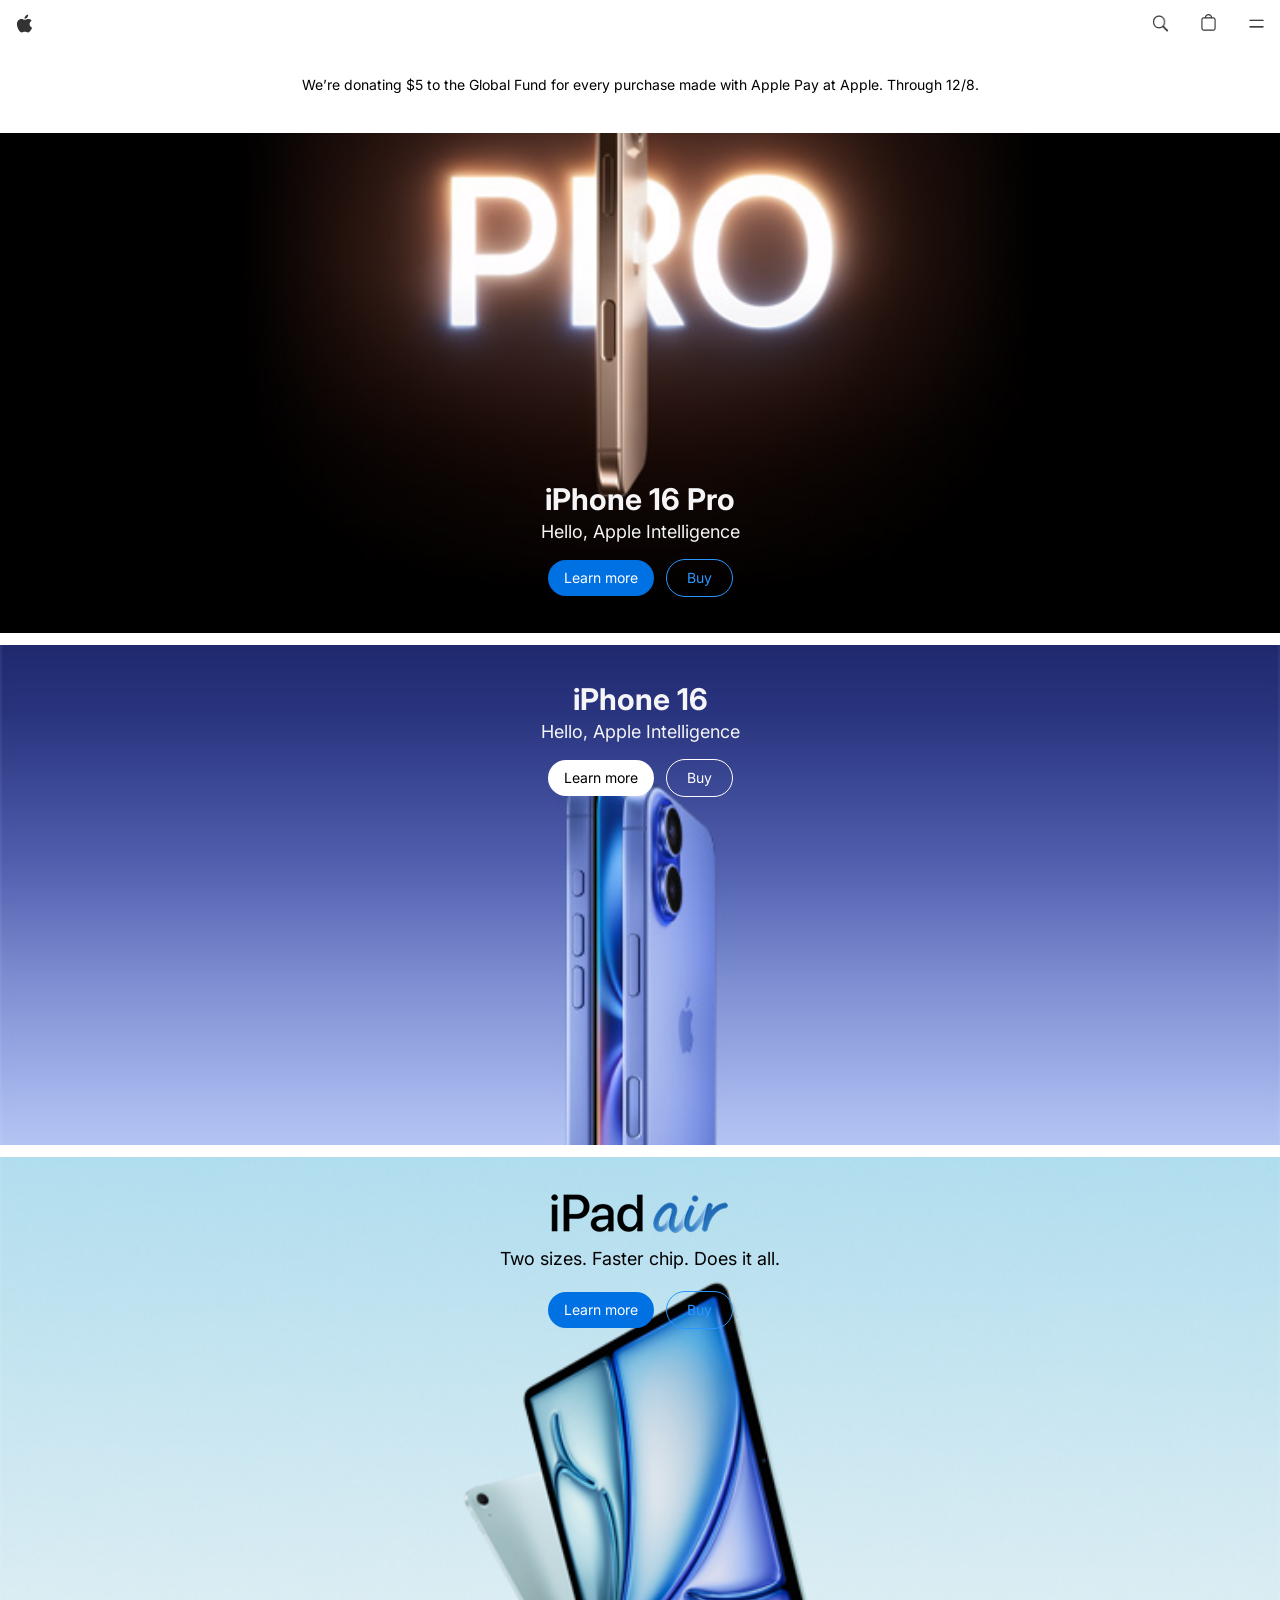
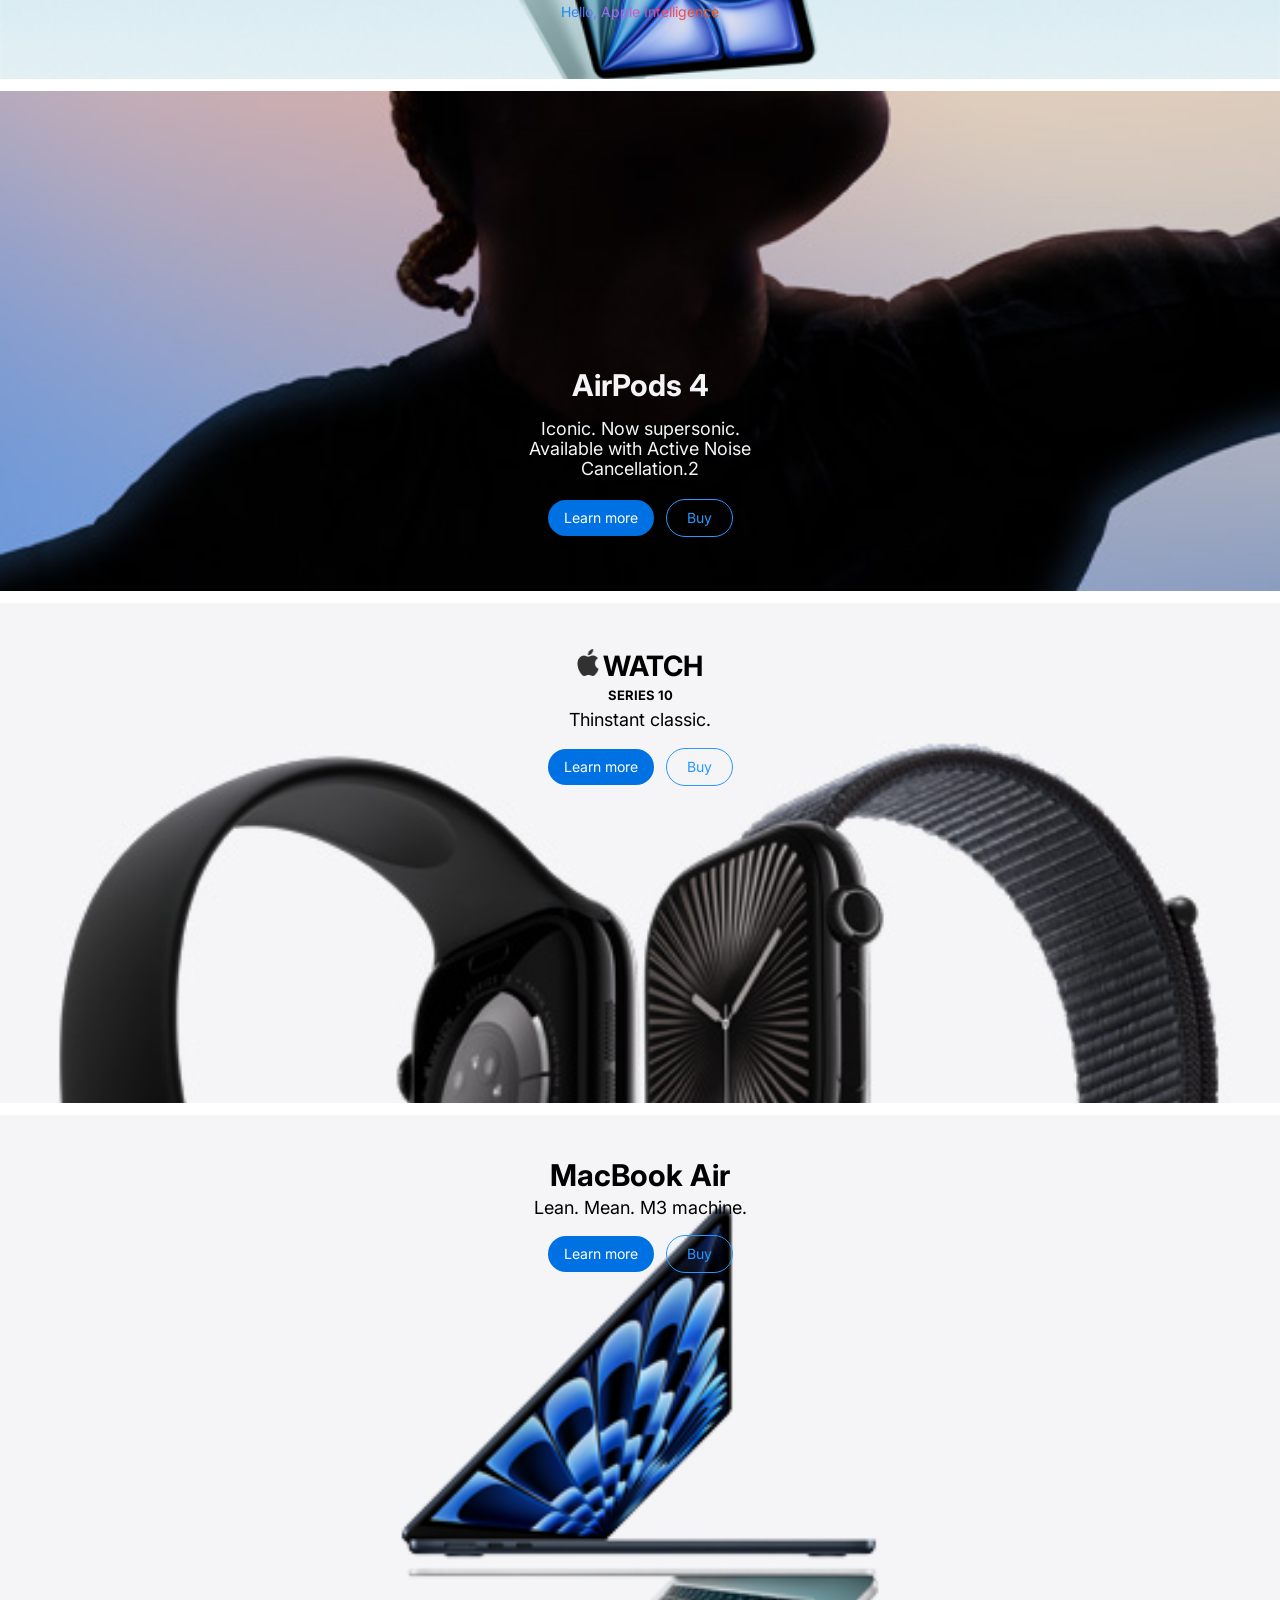
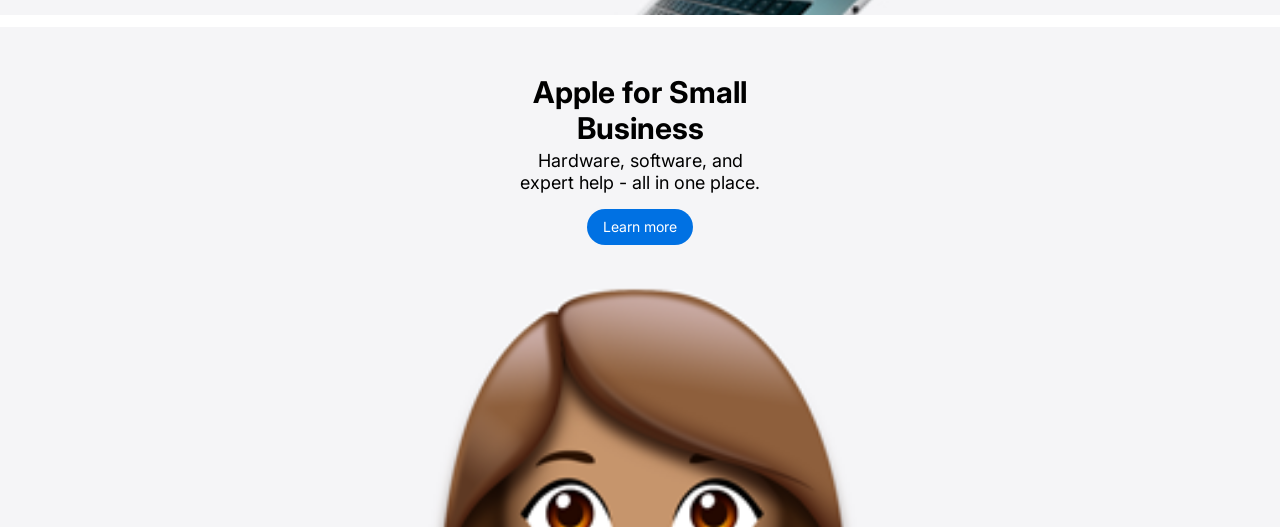
==== mobile.html @ 89d2bcb9 "second push" ====
<!DOCTYPE html>
<html lang="en">
  <head>
    <meta charset="UTF-8" />
    <meta name="viewport" content="width=device-width, initial-scale=1.0" />
    <title>Document</title>
    <link rel="stylesheet" href="/mobile.css" />
    <link rel="preconnect" href="https://fonts.googleapis.com" />
    <link rel="preconnect" href="https://fonts.gstatic.com" crossorigin />
    <link
      href="https://fonts.googleapis.com/css2?family=Inter:ital,opsz,wght@0,14..32,100..900;1,14..32,100..900&display=swap"
      rel="stylesheet"
    />
  </head>
  <body>
    <div class="mobile column">
      <!-- section 1 -->
      <div class="navigation">
        <div class="menu row">
          <img src="/SVG.svg" alt="" class="icon" />
          <div class="row menu-right">
            <img src="/search.png" alt="" class="icon center" />
            <img src="/bag.svg" alt="" class="icon" />
            <img src="/more-menu.svg" alt="" class="icon" />
          </div>
        </div>
        <div class="menu-bicig font-general center">
          <p class="inter">
            We’re donating $5 to the Global Fund for every purchase made with
            Apple Pay at Apple. Through 12/8.
          </p>
        </div>
      </div>
      <!-- section 2 -->
      <div class="Pro Img">
        <div class="writing-general center pro-writing">
          <div class="bicig">
            <p class="inter2 product">iPhone 16 Pro</p>
            <p class="inter hello">Hello, Apple Intelligence</p>
          </div>
          <div class="buttons">
            <div class="button1 font-general inter center white">
              Learn more
            </div>
            <div class="button2 font-general inter center">Buy</div>
          </div>
        </div>
      </div>
      <!-- section 3 -->
      <div class="Img iphone16">
        <div class="writing-general center iphone16-writing">
          <div class="bicig">
            <p class="inter2 product">iPhone 16</p>
            <p class="inter hello">Hello, Apple Intelligence</p>
          </div>
          <div class="buttons">
            <div class="button3 font-general inter center">Learn more</div>
            <div class="button4 font-general inter center white">Buy</div>
          </div>
        </div>
      </div>
      <!-- section 4 -->
      <div class="Img ipad-air column center">
        <div class="writing-general center ipad-air-writing">
          <div class="bicig">
            <img src="./ipad-air-product.png" alt="" />
            <p class="inter two-sizes">Two sizes. Faster chip. Does it all.</p>
          </div>
          <div class="buttons">
            <div class="button1 font-general inter center white">
              Learn more
            </div>
            <div class="button2 font-general inter center">Buy</div>
          </div>
        </div>
        <p class="hello-colorful inter">Hello, Apple Intelligence</p>
      </div>
      <!-- section 5 -->
      <div class="Img airpods4">
        <div class="column center airpods4-writing white">
          <div class="airpods4-bicig">
            <p class="inter2 product">AirPods 4</p>
            <p class="inter iconic">
              Iconic. Now supersonic. Available with Active Noise Cancellation.2
            </p>
          </div>
          <div class="buttons">
            <div class="button1 font-general inter center white">
              Learn more
            </div>
            <div class="button2 font-general inter center">Buy</div>
          </div>
        </div>
      </div>
      <!-- section 6 -->
      <div class="Img watch column center">
        <div class="writing-general center watch-writing">
          <div class="bicig black row">
            <div class="row black watch-product">
              <img src="./apple.png" alt="" width="22px" height="27px" />
              <p class="inter2">WATCH</p>
            </div>
            <p class="series10 inter2 black">SERIES 10</p>
            <p class="inter thinstant black">Thinstant classic.</p>
          </div>
          <div class="buttons">
            <div class="button1 font-general inter center white">
              Learn more
            </div>
            <div class="button2 font-general inter center">Buy</div>
          </div>
        </div>
      </div>
      <!-- section 7 -->
      <div class="Img mac-air">
        <div class="writing-general center mac-writing">
          <div class="bicig">
            <p class="inter2 product black">MacBook Air</p>
            <p class="inter hello black">Lean. Mean. M3 machine.</p>
          </div>
          <div class="buttons">
            <div class="button1 font-general inter center white">
              Learn more
            </div>
            <div class="button2 font-general inter center">Buy</div>
          </div>
        </div>
      </div>
      <!-- section 8 -->
      <div class="Img emoji">
        <div class="writing-general center emoji-writing">
          <div class="bicig">
            <p class="inter2 product black">Apple for Small Business</p>
            <p class="inter hello black">
              Hardware, software, and expert help - all in one place.
            </p>
          </div>
          <div class="buttons">
            <div class="button1 font-general inter center white">
              Learn more
            </div>
          </div>
        </div>
      </div>
    </div>
  </body>
</html>
---- mobile.css ----
* {
  margin: 0;
}
body {
  margin: 0;
  padding: 0;
}
#main {
  width: 100%;
  -webkit-background-size: cover;
  -moz-background-size: cover;
  -o-background-size: cover;
  background-size: cover;
  position: relative;
}
.mobile {
  /* width: 390px; */
  background: white;
  gap: 12px;
}

/*      YRONHIII.      */
.column {
  display: flex;
  flex-direction: column;
}
.row {
  display: flex;
  flex-direction: row;
}
.center {
  display: flex;
  align-items: center;
  justify-content: center;
  text-align: center;
}

.inter {
  font-family: "Inter", sans-serif;
  font-optical-sizing: auto;
  font-weight: 400;
  font-style: normal;
}
.inter2 {
  font-family: "Inter", sans-serif;
  font-optical-sizing: auto;
  font-weight: 700;
  font-style: normal;
}
.font-general {
  font-size: 14px;
  line-height: 20px;
}
.white {
  color: white;
}
.black {
  color: black;
}
.Img {
  height: 500px;
  background-position: center;
  background-size: cover;
  display: flex;
  justify-content: center;
}
.writing-general {
  display: flex;
  flex-direction: column;
  align-items: center;
  gap: 16px;
}
.bicig {
  display: flex;
  flex-direction: column;
  align-items: center;
  gap: 4px;
  color: rgba(245, 245, 247, 1);
}
.product {
  font-size: 30px;
  line-height: 36px;
}
.hello {
  font-size: 18px;
  line-height: 120%;
}
.buttons {
  display: flex;
  justify-content: center;
  align-items: center;
  gap: 12px;
}
.button1 {
  display: flex;
  padding: 8px 16px;
  justify-content: center;
  align-items: center;
  border-radius: 999px;
  background: #0071e3;
}
.button2 {
  display: flex;
  padding: 8px 20px;
  justify-content: center;
  align-items: center;
  border-radius: 999px;
  border: 1px solid #2997ff;
  color: #2997ff;
}
/*     section 1.    */
.navigation {
  height: 121px;
}
.menu {
  height: 48px;
  display: flex;
  justify-content: space-between;
  padding-left: 16px;
  padding-right: 15px;
}
.menu-right {
  gap: 31px;
}
.icon {
  display: flex;
  width: 17px;
  height: 48px;
  align-items: center;
  margin: 0;
}
.menu-bicig {
  height: 73px;
  padding-left: 31px;
  padding-right: 31px;
}

/*   section 2 */

.Pro {
  background-image: url(/pro.jpg);
  align-items: end;
}

.pro-writing {
  padding-bottom: 36px;
}

/*  section 3 */
.iphone16 {
  background-image: url(/iphone16.jpg);
  align-items: start;
}
.iphone16-writing {
  padding-top: 36px;
}
.button3 {
  display: flex;
  padding: 8px 16px;
  justify-content: center;
  align-items: center;
  border-radius: 999px;
  background: white;
}
.button4 {
  display: flex;
  padding: 8px 20px;
  justify-content: center;
  align-items: center;
  border-radius: 999px;
  border: 1px solid white;
}
/* section 4 */
.ipad-air {
  background-image: url(./ipad-air.jpg);
  justify-content: space-between;
  padding-bottom: 22px;
}
.ipad-air-writing {
  padding-top: 36px;
}
.two-sizes {
  font-size: 18px;
  line-height: 32px;
  padding-top: 4px;
  color: black;
}
.hello-colorful {
  font-size: 14px;
  line-height: 18px;
  background: linear-gradient(
    90deg,
    #0090f7 0%,
    #ba62fc 33.33%,
    #f2416b 66.67%,
    #f55600 100%
  );
  background-clip: text;
  -webkit-background-clip: text;
  -webkit-text-fill-color: transparent;
  padding-bottom: 36px;
}
/* section 5 */
.airpods4 {
  background-image: url(./airpods4.jpg);
  align-items: end;
}
.airpods4-writing {
  padding-bottom: 54px;
  width: 241px;
  align-items: center;
  gap: 20px;
}
.airpods4-bicig {
  display: flex;
  flex-direction: column;
  align-items: center;
  gap: 16px;
  color: rgba(245, 245, 247, 1);
}
.iconic {
  font-size: 18px;
  line-height: 20px;
}
/* section 6 */
.watch {
  background-image: url(./watch.jpg);
  justify-content: start;
}
.watch-writing {
  padding-top: 46px;
  width: 235px;
}
.watch-product {
  font-size: 28px;
  line-height: normal;
  gap: 4px;
}
.series10 {
  font-size: 13px;
  line-height: normal;
}
.thinstant {
  font-size: 18px;
  line-height: 25px;
}
/* section 7 */
.mac-air {
  background-image: url(/mac-air.jpg);
  align-items: start;
}
.mac-writing {
  padding-top: 42px;
}
/* section 8 */
.emoji {
  background-image: url(./emoji.png);
  align-items: start;
}
.emoji-writing {
  padding-top: 47px;
  width: 257px;
}
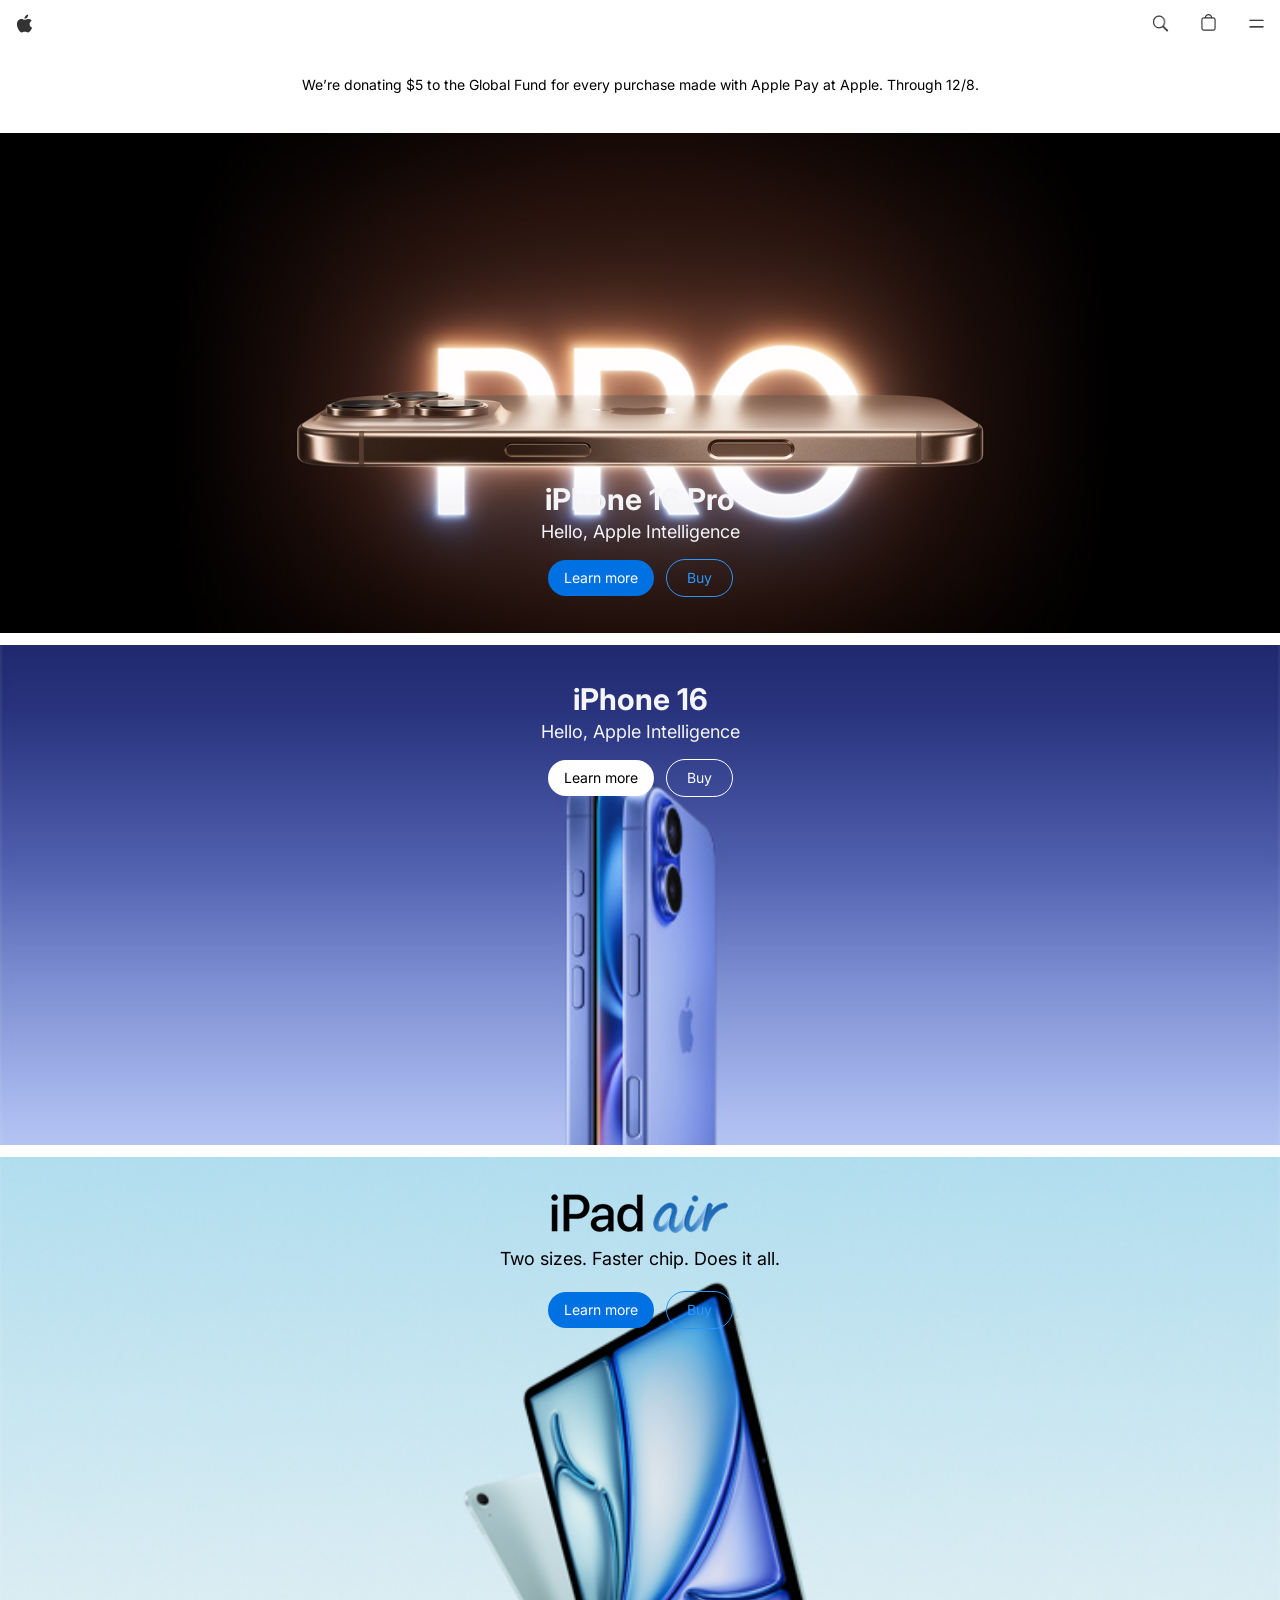
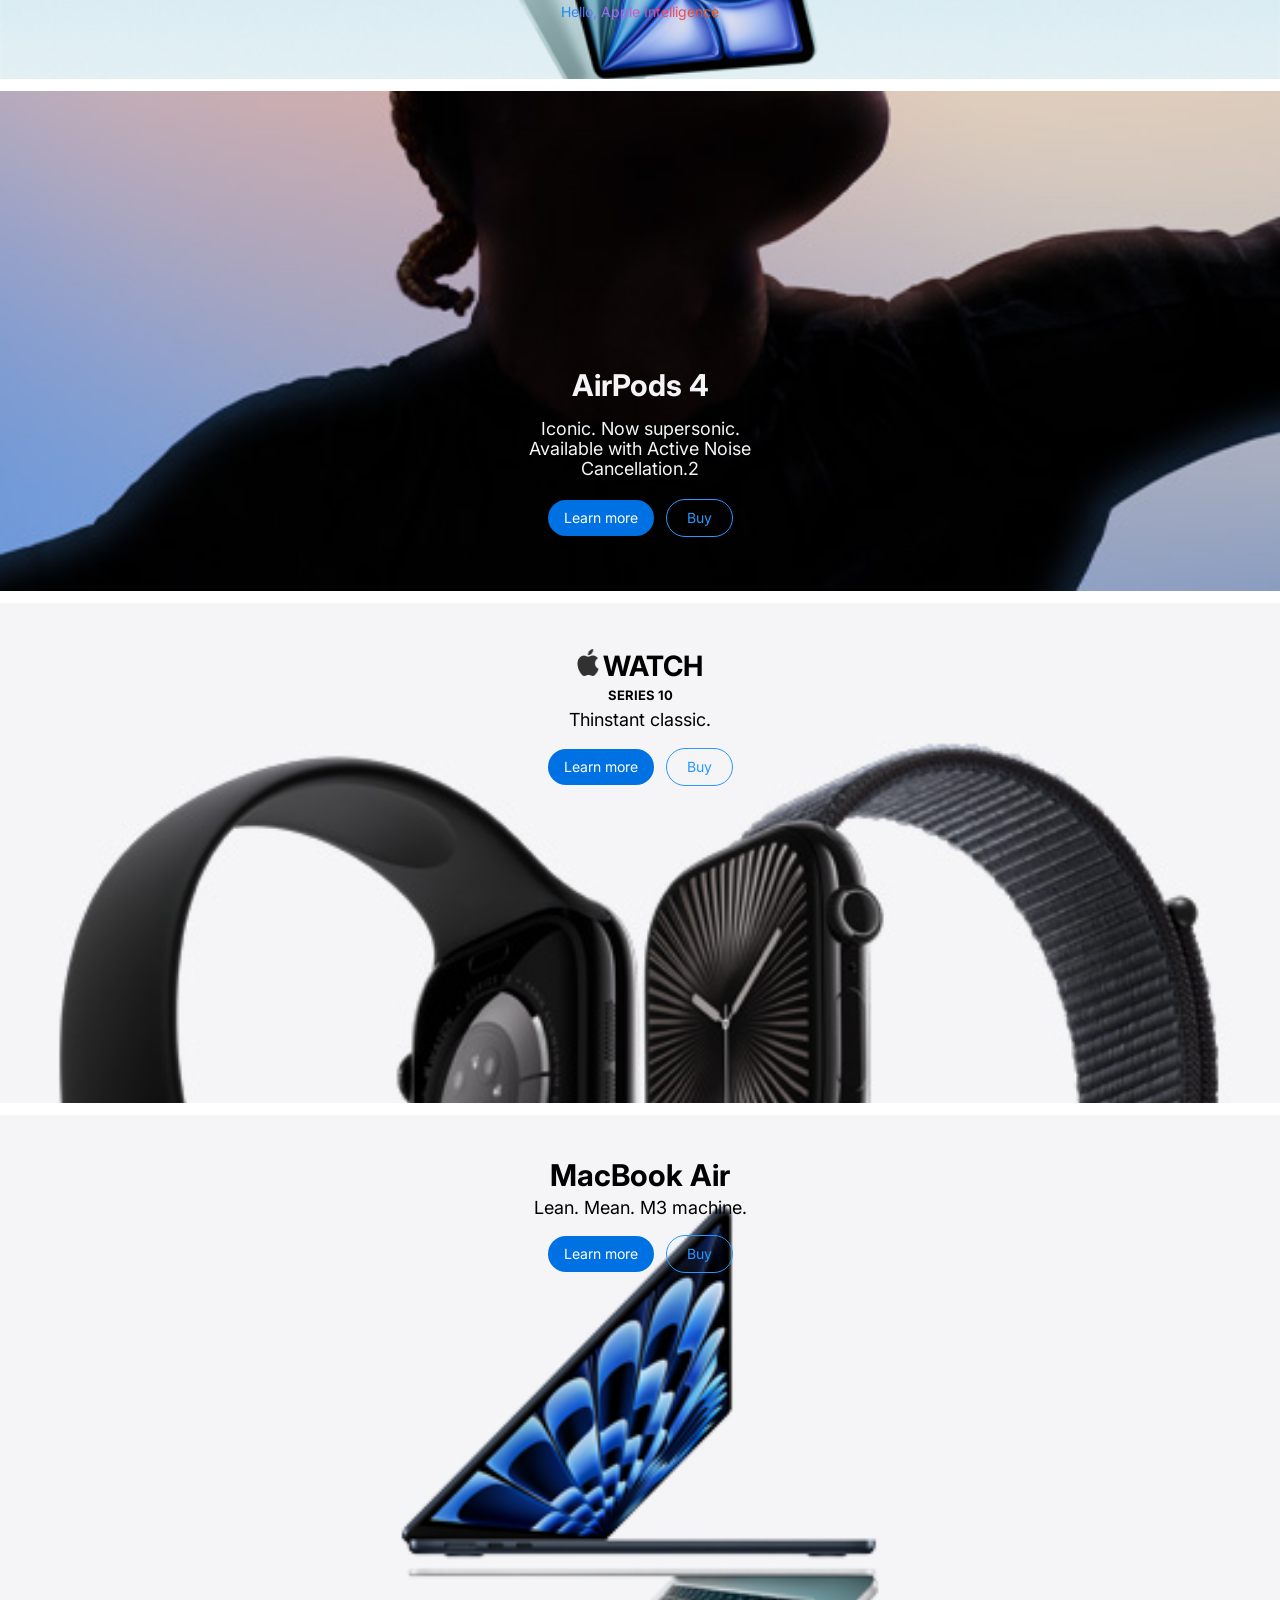
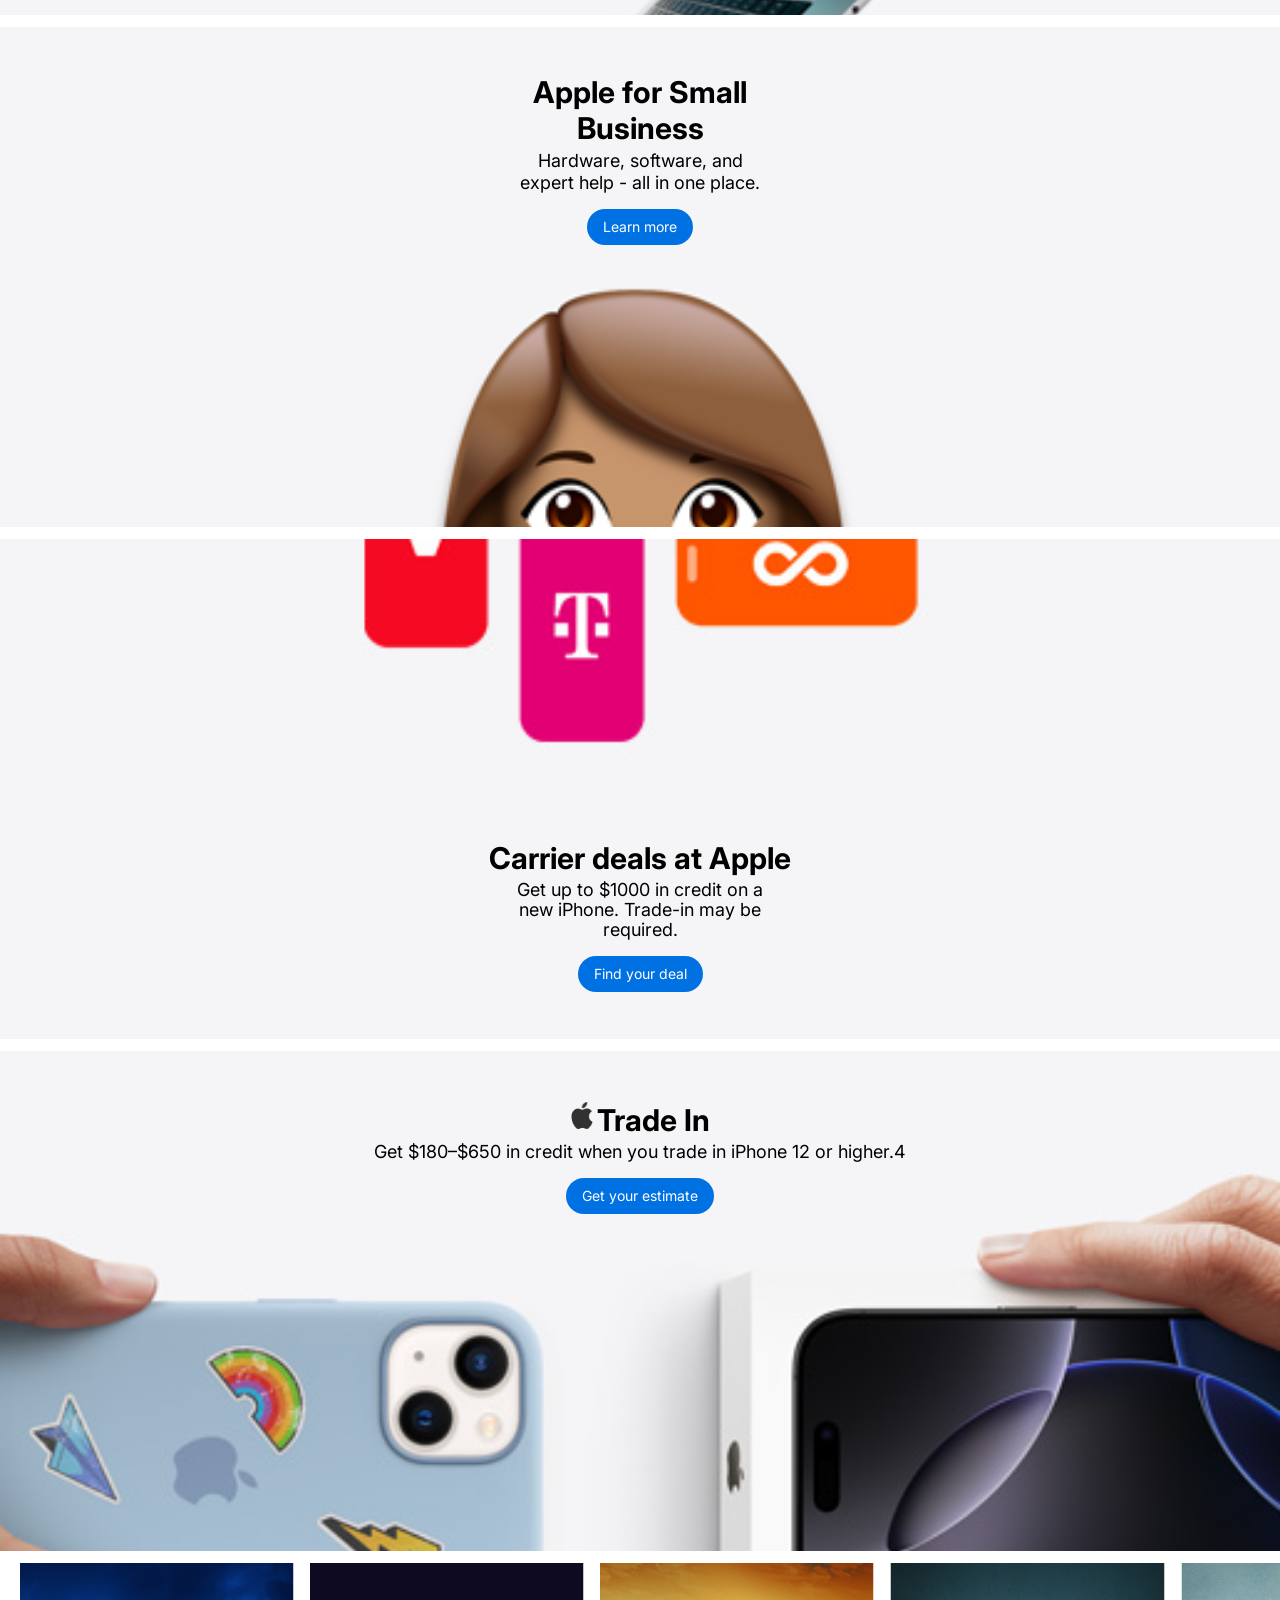
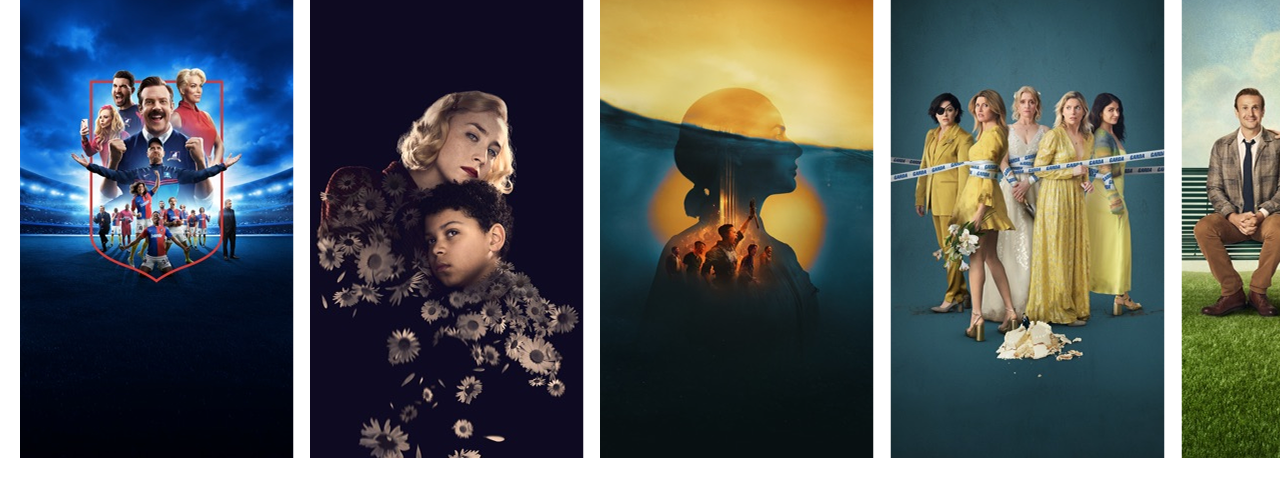
==== commit c0158fba: "update" ====
--- a/mobile.html
+++ b/mobile.html
@@ -142,6 +142,68 @@
           </div>
         </div>
       </div>
+      <!-- section 9 -->
+      <div class="Img deals">
+        <div class="writing-general center deals-writing">
+          <div class="bicig">
+            <p class="inter2 product black">Carrier deals at Apple</p>
+            <p class="inter hello black thousand">
+              Get up to $1000 in credit on a new iPhone. Trade-in may be
+              required.
+            </p>
+          </div>
+          <div class="buttons">
+            <div class="button1 font-general inter center white">
+              Find your deal
+            </div>
+          </div>
+        </div>
+      </div>
+      <!-- section 10 -->
+      <div class="trade Img">
+        <div class="writing-general center trade-writing">
+          <div class="bicig black">
+            <div class="row black watch-product">
+              <img src="./apple.png" alt="" width="22px" height="27px" />
+              <p class="inter2 product black">Trade In</p>
+            </div>
+            <p class="inter hello black thousand">
+              Get $180–$650 in credit when you trade in iPhone 12 or higher.4
+            </p>
+          </div>
+          <div class="buttons">
+            <div class="button1 font-general inter center white">
+              Get your estimate
+            </div>
+          </div>
+        </div>
+      </div>
+      <!-- section 11 scroll -->
+      <div class="column movie">
+        <div class="scroll-container row">
+          <img src="./loc1.png" alt="" class="loc1" />
+          <img src="/loc2.png" alt="" />
+          <img src="/loc3.png" alt="" />
+          <img src="/loc4.png" alt="" />
+          <img src="/loc5.png" alt="" />
+          <img src="/loc6.png" alt="" />
+          <img src="/loc7.png" alt="" />
+          <img src="/loc8.png" alt="" />
+        </div>
+        <div class="tsegnuud">
+          <div class="tseg"></div>
+          <div class="tseg1"></div>
+          <div class="tseg1"></div>
+          <div class="tseg1"></div>
+          <div class="tseg1"></div>
+          <div class="tseg1"></div>
+          <div class="tseg1"></div>
+          <div class="tseg1"></div>
+          <div class="tseg1"></div>
+          <div class="tseg1"></div>
+          <div class="tseg1"></div>
+        </div>
+      </div>
     </div>
   </body>
 </html>
--- a/mobile.css
+++ b/mobile.css
@@ -14,7 +14,6 @@
   position: relative;
 }
 .mobile {
-  /* width: 390px; */
   background: white;
   gap: 12px;
 }
@@ -261,3 +260,65 @@
   padding-top: 47px;
   width: 257px;
 }
+/* section 9 */
+.deals {
+  background-image: url(./deals.jpg);
+  align-items: end;
+}
+.deals-writing {
+  padding-bottom: 47px;
+  width: 314px;
+}
+.thousand {
+  font-size: 18px;
+  line-height: 20px;
+  padding-left: 20px;
+  padding-right: 20px;
+}
+/* section 10 */
+.trade {
+  background-image: url(./trade.jpg);
+  align-items: start;
+}
+.trade-writing {
+  padding-top: 51px;
+  padding-left: 32px;
+  padding-right: 32px;
+}
+/* section 11 scroll */
+.movie {
+  gap: 16px;
+  justify-content: center;
+}
+.scroll-container {
+  gap: 16px;
+  overflow: scroll;
+}
+.scroll {
+  width: fit-content;
+}
+.loc1 {
+  padding-left: 20px;
+}
+.tsegnuud {
+  width: 220px;
+  height: 8px;
+  justify-content: space-around;
+}
+.tseg {
+  border-radius: 4px;
+  background: rgba(0, 0, 0, 0.8);
+}
+.tseg1 {
+  border-radius: 4px;
+  background: rgba(0, 0, 0, 0.42);
+}
+@media (min-width: 768px) {
+  .Pro {
+    background-image: url(/pro2.jpg) !important;
+    width: 100%;
+  }
+  .pro-writing {
+    padding-top: 58px;
+  }
+}
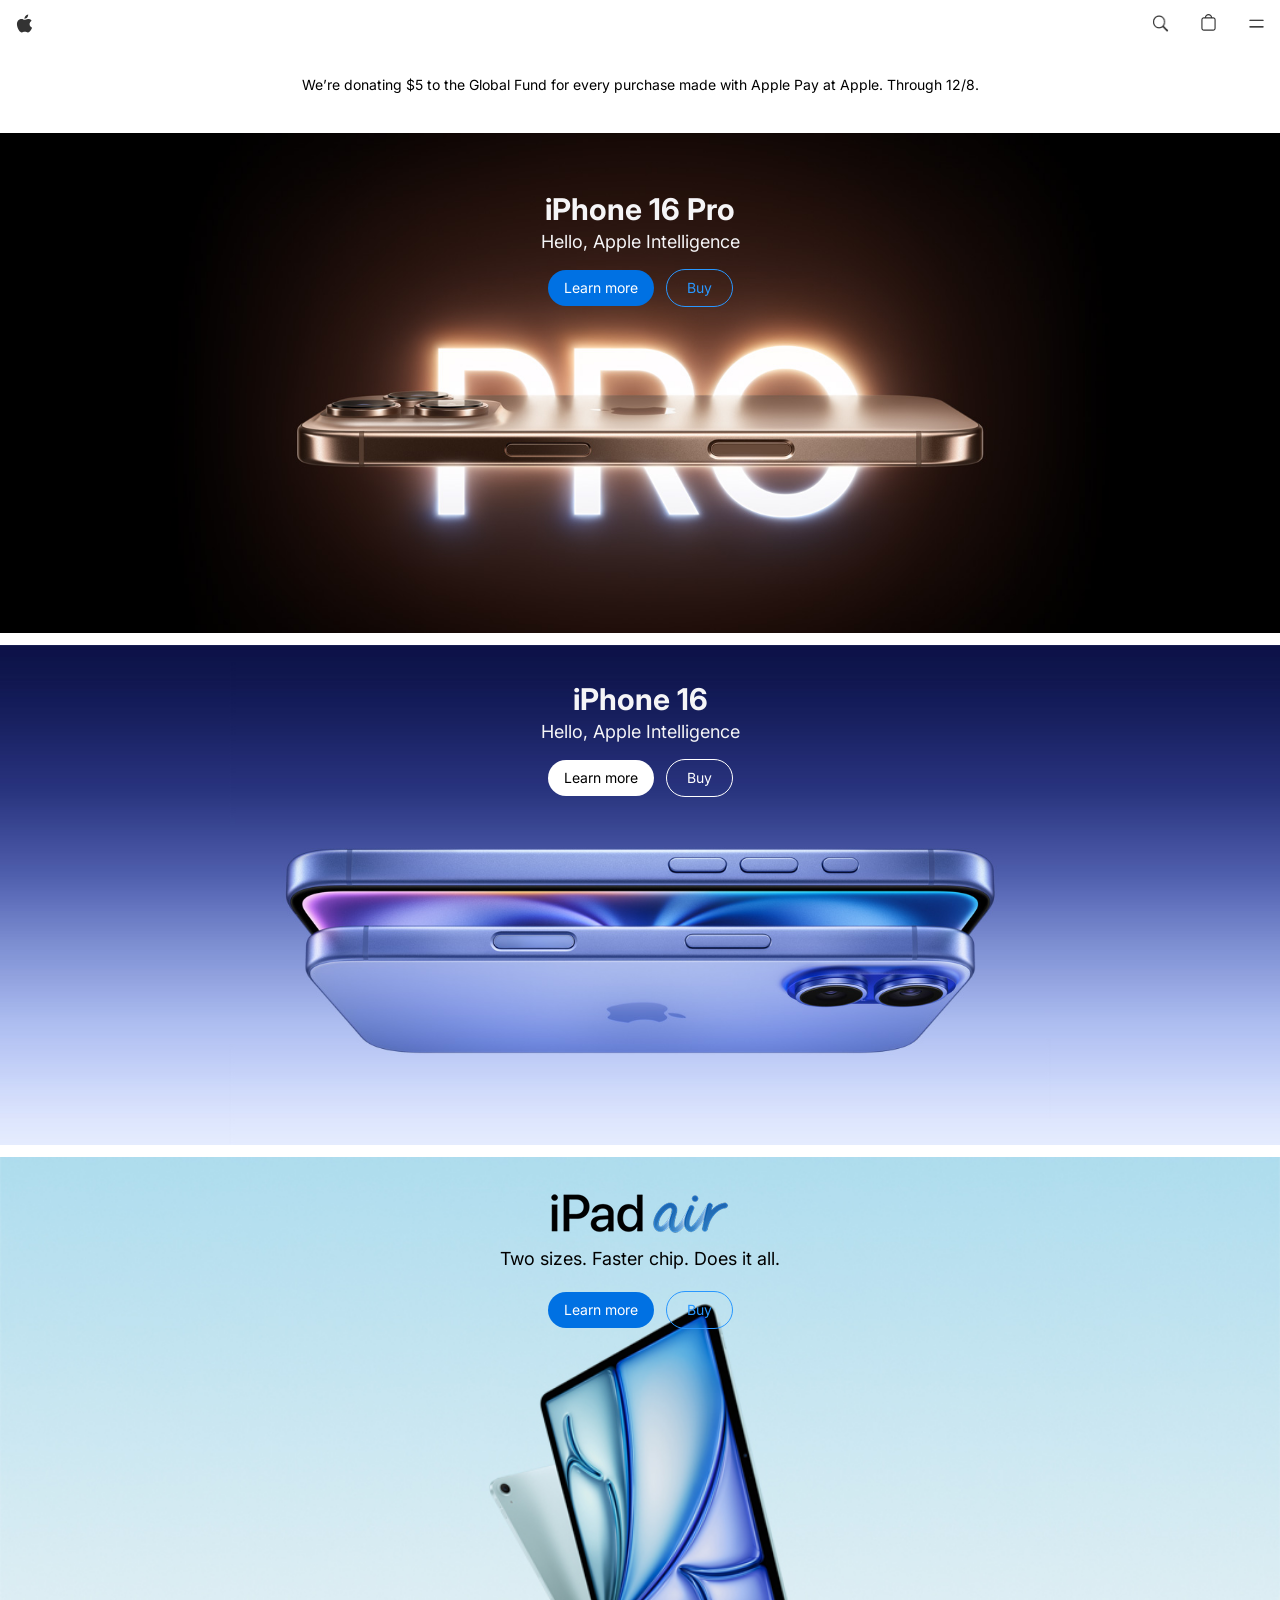
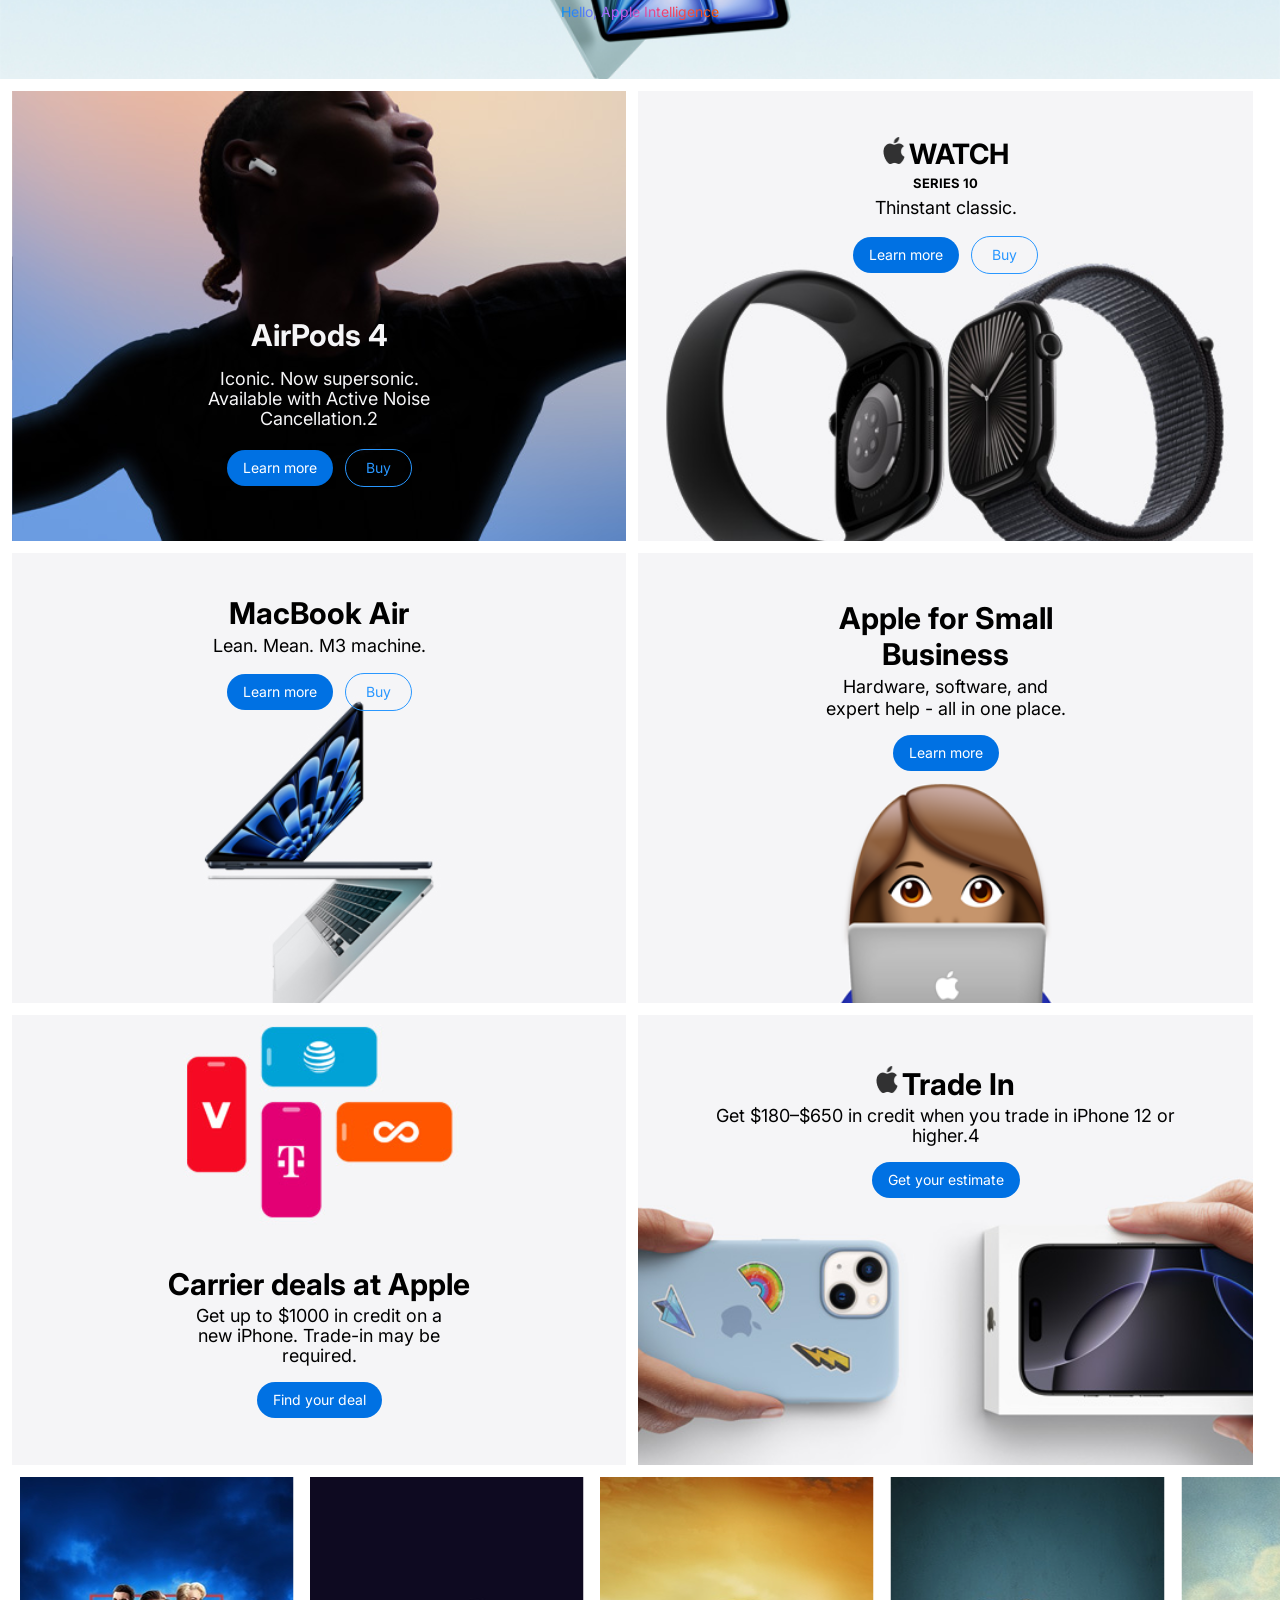
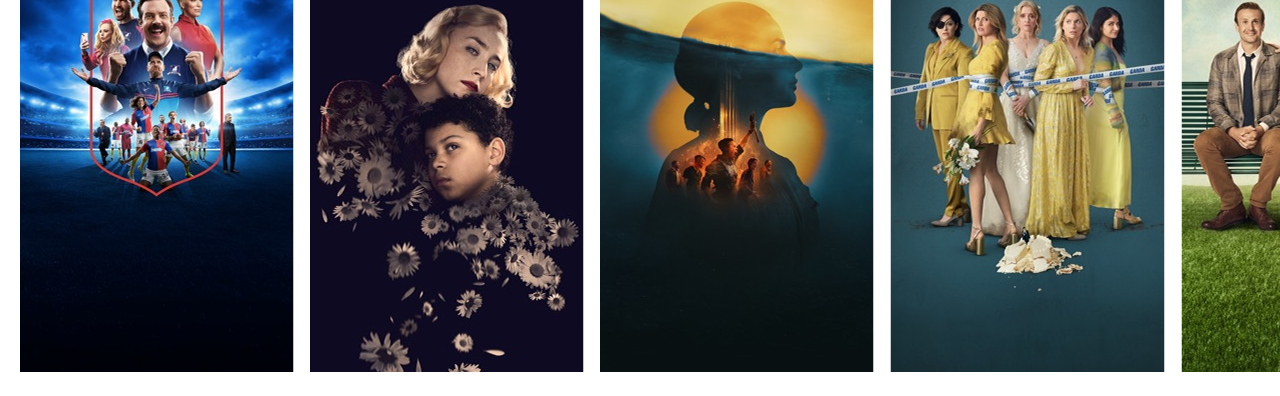
==== commit 1ec47c70: "tablet" ====
--- a/mobile.html
+++ b/mobile.html
@@ -75,105 +75,112 @@
         </div>
         <p class="hello-colorful inter">Hello, Apple Intelligence</p>
       </div>
-      <!-- section 5 -->
-      <div class="Img airpods4">
-        <div class="column center airpods4-writing white">
-          <div class="airpods4-bicig">
-            <p class="inter2 product">AirPods 4</p>
-            <p class="inter iconic">
-              Iconic. Now supersonic. Available with Active Noise Cancellation.2
-            </p>
-          </div>
-          <div class="buttons">
-            <div class="button1 font-general inter center white">
-              Learn more
-            </div>
-            <div class="button2 font-general inter center">Buy</div>
-          </div>
-        </div>
-      </div>
-      <!-- section 6 -->
-      <div class="Img watch column center">
-        <div class="writing-general center watch-writing">
-          <div class="bicig black row">
-            <div class="row black watch-product">
-              <img src="./apple.png" alt="" width="22px" height="27px" />
-              <p class="inter2">WATCH</p>
-            </div>
-            <p class="series10 inter2 black">SERIES 10</p>
-            <p class="inter thinstant black">Thinstant classic.</p>
-          </div>
-          <div class="buttons">
-            <div class="button1 font-general inter center white">
-              Learn more
-            </div>
-            <div class="button2 font-general inter center">Buy</div>
-          </div>
-        </div>
-      </div>
-      <!-- section 7 -->
-      <div class="Img mac-air">
-        <div class="writing-general center mac-writing">
-          <div class="bicig">
-            <p class="inter2 product black">MacBook Air</p>
-            <p class="inter hello black">Lean. Mean. M3 machine.</p>
-          </div>
-          <div class="buttons">
-            <div class="button1 font-general inter center white">
-              Learn more
-            </div>
-            <div class="button2 font-general inter center">Buy</div>
-          </div>
-        </div>
-      </div>
-      <!-- section 8 -->
-      <div class="Img emoji">
-        <div class="writing-general center emoji-writing">
-          <div class="bicig">
-            <p class="inter2 product black">Apple for Small Business</p>
-            <p class="inter hello black">
-              Hardware, software, and expert help - all in one place.
-            </p>
-          </div>
-          <div class="buttons">
-            <div class="button1 font-general inter center white">
-              Learn more
-            </div>
-          </div>
-        </div>
-      </div>
-      <!-- section 9 -->
-      <div class="Img deals">
-        <div class="writing-general center deals-writing">
-          <div class="bicig">
-            <p class="inter2 product black">Carrier deals at Apple</p>
-            <p class="inter hello black thousand">
-              Get up to $1000 in credit on a new iPhone. Trade-in may be
-              required.
-            </p>
-          </div>
-          <div class="buttons">
-            <div class="button1 font-general inter center white">
-              Find your deal
-            </div>
-          </div>
-        </div>
-      </div>
-      <!-- section 10 -->
-      <div class="trade Img">
-        <div class="writing-general center trade-writing">
-          <div class="bicig black">
-            <div class="row black watch-product">
-              <img src="./apple.png" alt="" width="22px" height="27px" />
-              <p class="inter2 product black">Trade In</p>
-            </div>
-            <p class="inter hello black thousand">
-              Get $180–$650 in credit when you trade in iPhone 12 or higher.4
-            </p>
-          </div>
-          <div class="buttons">
-            <div class="button1 font-general inter center white">
-              Get your estimate
+      <div class="section--">
+        <!-- section 5 -->
+        <div class="Img airpods4">
+          <div class="column center airpods4-writing white">
+            <div class="airpods4-bicig">
+              <p class="inter2 product">AirPods 4</p>
+              <p class="inter iconic">
+                Iconic. Now supersonic. Available with Active Noise
+                Cancellation.2
+              </p>
+            </div>
+            <div class="buttons">
+              <div class="button1 font-general inter center white">
+                Learn more
+              </div>
+              <div class="button2 font-general inter center">Buy</div>
+            </div>
+          </div>
+        </div>
+        <!-- section 6 -->
+        <div class="Img watch column center">
+          <div class="writing-general center watch-writing">
+            <div class="bicig black row">
+              <div class="row black watch-product">
+                <img src="./apple.png" alt="" width="22px" height="27px" />
+                <p class="inter2">WATCH</p>
+              </div>
+              <p class="series10 inter2 black">SERIES 10</p>
+              <p class="inter thinstant black">Thinstant classic.</p>
+            </div>
+            <div class="buttons">
+              <div class="button1 font-general inter center white">
+                Learn more
+              </div>
+              <div class="button2 font-general inter center">Buy</div>
+            </div>
+          </div>
+        </div>
+      </div>
+      <div class="section--">
+        <!-- section 7 -->
+        <div class="Img mac-air">
+          <div class="writing-general center mac-writing">
+            <div class="bicig">
+              <p class="inter2 product black">MacBook Air</p>
+              <p class="inter hello black">Lean. Mean. M3 machine.</p>
+            </div>
+            <div class="buttons">
+              <div class="button1 font-general inter center white">
+                Learn more
+              </div>
+              <div class="button2 font-general inter center">Buy</div>
+            </div>
+          </div>
+        </div>
+        <!-- section 8 -->
+        <div class="Img emoji">
+          <div class="writing-general center emoji-writing">
+            <div class="bicig">
+              <p class="inter2 product black">Apple for Small Business</p>
+              <p class="inter hello black">
+                Hardware, software, and expert help - all in one place.
+              </p>
+            </div>
+            <div class="buttons">
+              <div class="button1 font-general inter center white">
+                Learn more
+              </div>
+            </div>
+          </div>
+        </div>
+      </div>
+      <div class="section--">
+        <!-- section 9 -->
+        <div class="Img deals">
+          <div class="writing-general center deals-writing">
+            <div class="bicig">
+              <p class="inter2 product black">Carrier deals at Apple</p>
+              <p class="inter hello black thousand">
+                Get up to $1000 in credit on a new iPhone. Trade-in may be
+                required.
+              </p>
+            </div>
+            <div class="buttons">
+              <div class="button1 font-general inter center white">
+                Find your deal
+              </div>
+            </div>
+          </div>
+        </div>
+        <!-- section 10 -->
+        <div class="trade Img">
+          <div class="writing-general center trade-writing">
+            <div class="bicig black">
+              <div class="row black watch-product">
+                <img src="./apple.png" alt="" width="22px" height="27px" />
+                <p class="inter2 product black">Trade In</p>
+              </div>
+              <p class="inter hello black thousand">
+                Get $180–$650 in credit when you trade in iPhone 12 or higher.4
+              </p>
+            </div>
+            <div class="buttons">
+              <div class="button1 font-general inter center white">
+                Get your estimate
+              </div>
             </div>
           </div>
         </div>
--- a/mobile.css
+++ b/mobile.css
@@ -243,6 +243,10 @@
   font-size: 18px;
   line-height: 25px;
 }
+.sec5-6 {
+  display: flex;
+  flex-direction: column;
+}
 /* section 7 */
 .mac-air {
   background-image: url(/mac-air.jpg);
@@ -317,8 +321,62 @@
   .Pro {
     background-image: url(/pro2.jpg) !important;
     width: 100%;
+    align-items: start;
   }
   .pro-writing {
     padding-top: 58px;
   }
-}
+  .iphone16 {
+    background-image: url(/iphone16-2.jpg);
+    align-items: start;
+  }
+  .ipad-air {
+    background-image: url(./ipad-air-2.jpg);
+    justify-content: space-between;
+    padding-bottom: 22px;
+  }
+  .section-- {
+    display: flex;
+    flex-direction: row;
+    width: fit-content;
+    gap: 12px;
+    padding-left: 12px;
+    padding-right: 12px;
+  }
+  .airpods4 {
+    background-image: url(./airpods4.jpg);
+    align-items: end;
+    width: 48vw;
+    height: 50vh;
+  }
+  .watch {
+    background-image: url(./watch.jpg);
+    justify-content: start;
+    width: 48vw;
+    height: 50vh;
+  }
+  .mac-air {
+    background-image: url(/mac-air.jpg);
+    align-items: start;
+    width: 48vw;
+    height: 50vh;
+  }
+  .emoji {
+    background-image: url(./emoji.png);
+    align-items: start;
+    width: 48vw;
+    height: 50vh;
+  }
+  .deals {
+    background-image: url(./deals.jpg);
+    align-items: end;
+    width: 48vw;
+    height: 50vh;
+  }
+  .trade {
+    background-image: url(./trade.jpg);
+    align-items: start;
+    width: 48vw;
+    height: 50vh;
+  }
+}
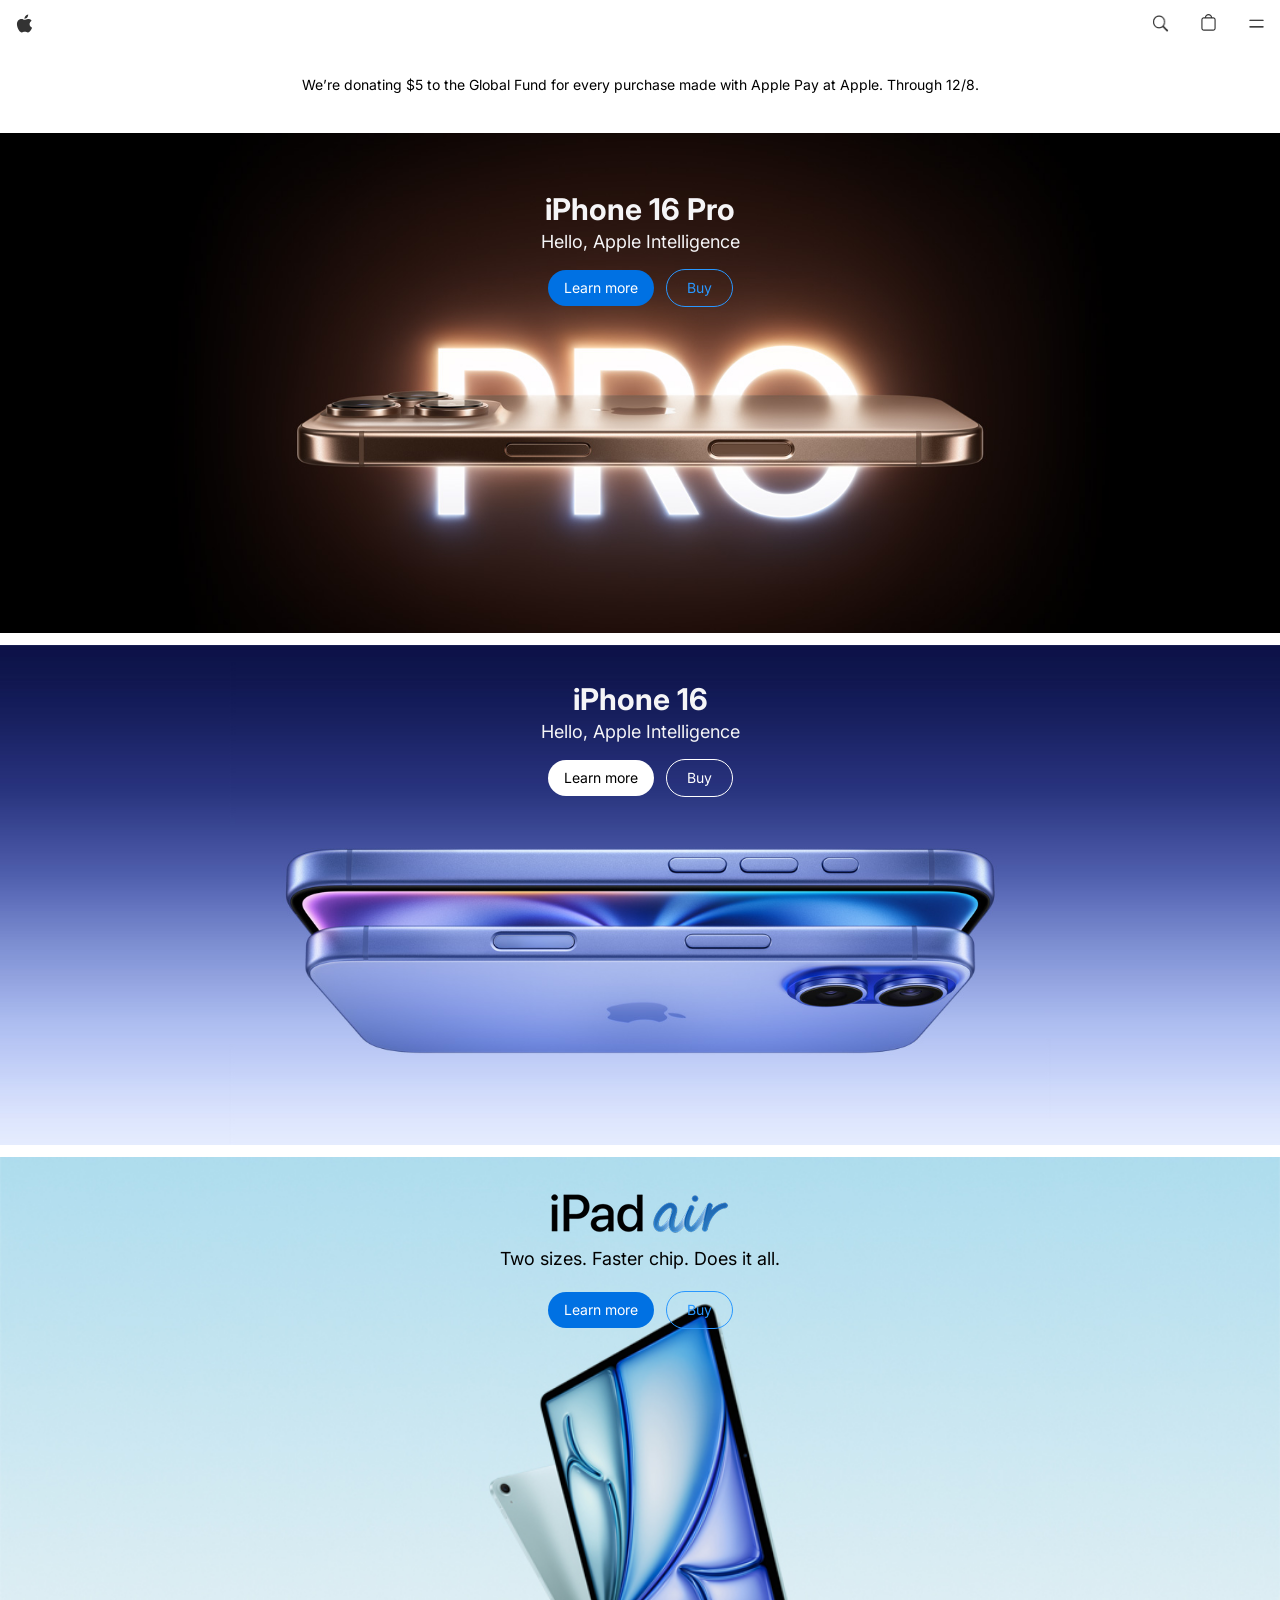
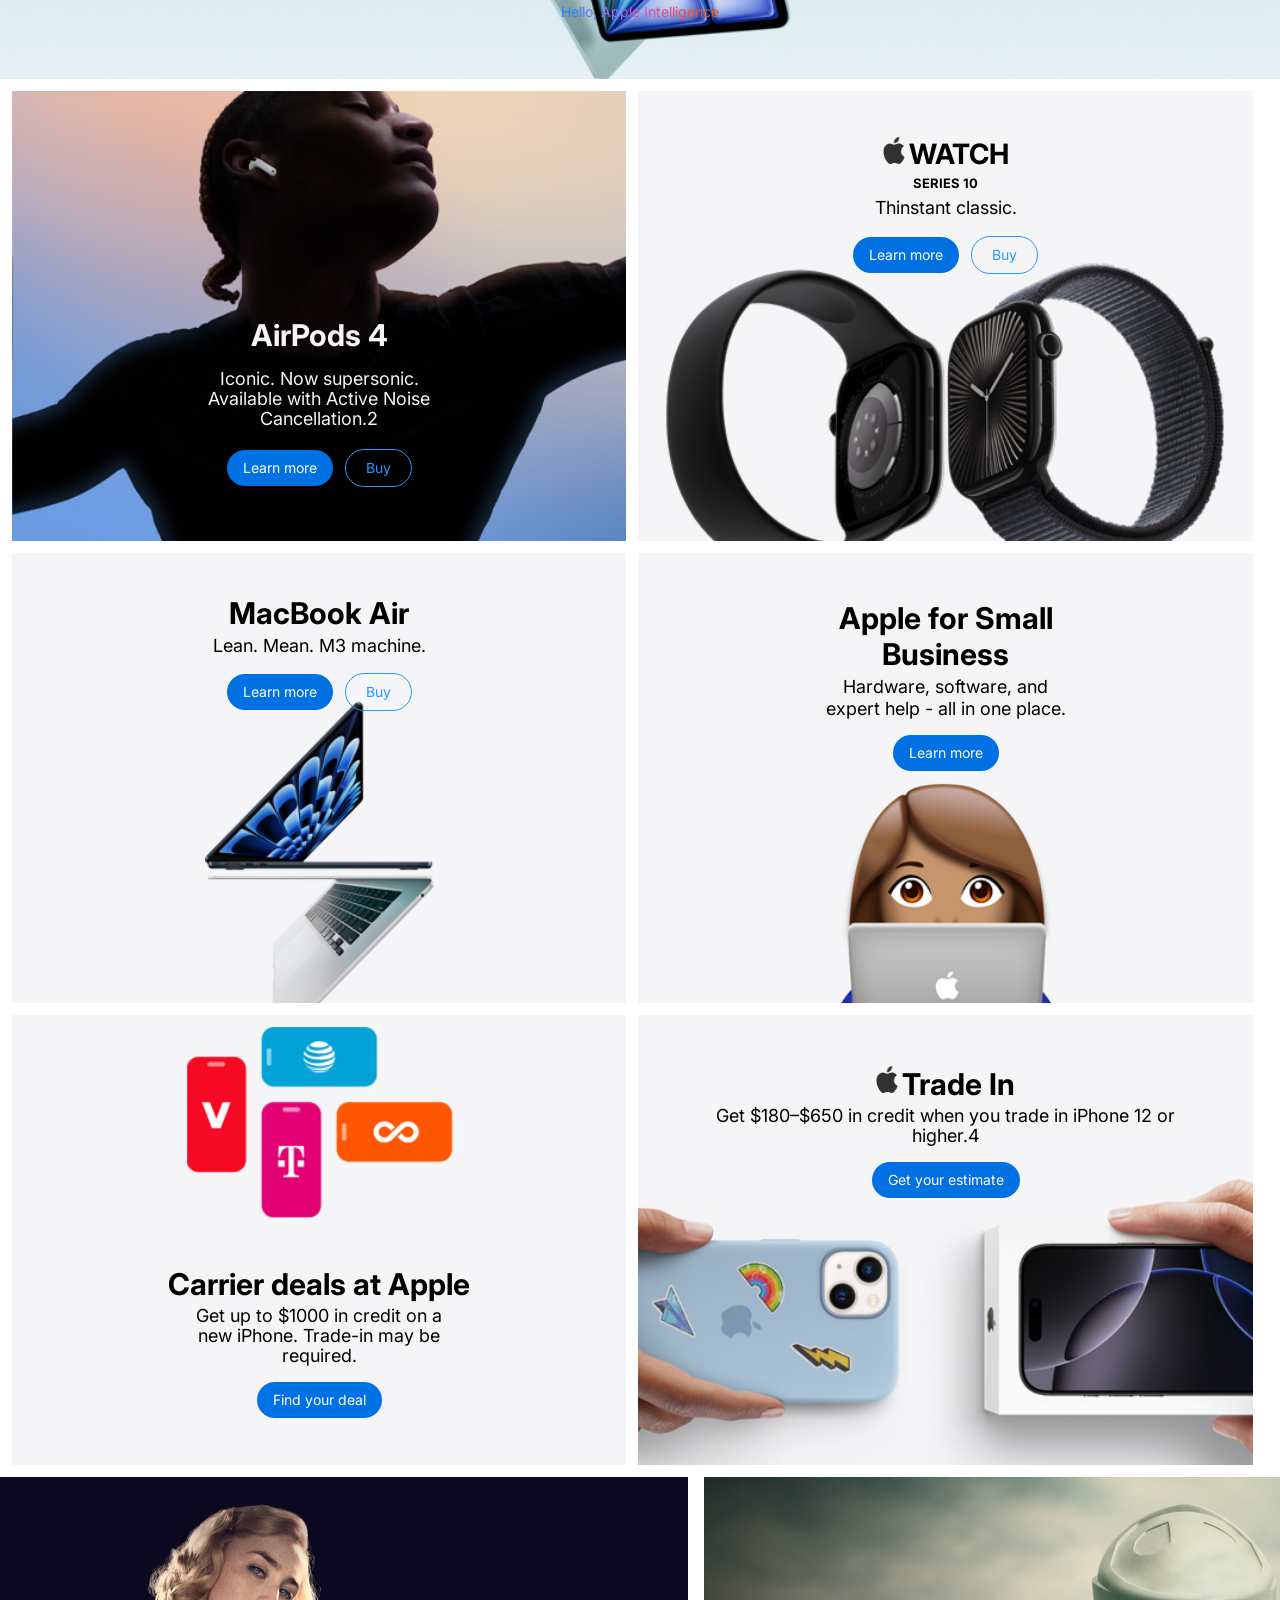
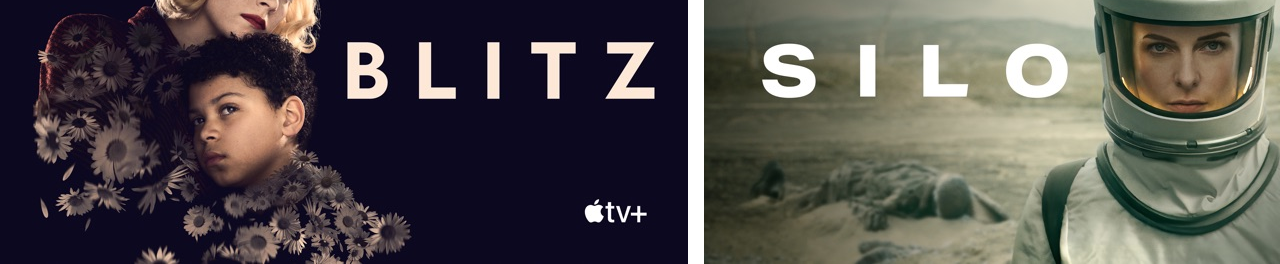
==== commit 6b248cb6: "web" ====
--- a/mobile.html
+++ b/mobile.html
@@ -59,6 +59,7 @@
           </div>
         </div>
       </div>
+      <div class="gift"></div>
       <!-- section 4 -->
       <div class="Img ipad-air column center">
         <div class="writing-general center ipad-air-writing">
@@ -211,6 +212,12 @@
           <div class="tseg1"></div>
         </div>
       </div>
+      <div class="movie-tablet">
+        <div class="scroll-container row">
+          <img src="./movie1.jpg" alt="" />
+          <img src="./movie2.jpg" alt="" />
+        </div>
+      </div>
     </div>
   </body>
 </html>
--- a/mobile.css
+++ b/mobile.css
@@ -168,6 +168,11 @@
   align-items: center;
   border-radius: 999px;
   border: 1px solid white;
+}
+.gift {
+  background-image: url(./gift.jpg);
+
+  display: none;
 }
 /* section 4 */
 .ipad-air {
@@ -317,6 +322,10 @@
   border-radius: 4px;
   background: rgba(0, 0, 0, 0.42);
 }
+.movie-tablet {
+  gap: 16px;
+  display: none;
+}
 @media (min-width: 768px) {
   .Pro {
     background-image: url(/pro2.jpg) !important;
@@ -379,4 +388,33 @@
     width: 48vw;
     height: 50vh;
   }
-}
+  .movie {
+    display: none;
+  }
+  .movie-tablet {
+    gap: 16px;
+    display: block;
+  }
+}
+@media (min-width: 1920px) {
+  .Pro {
+    background-image: url(/pro2.jpg) !important;
+    width: 100%;
+    align-items: start;
+  }
+  .pro-writing {
+    padding-top: 58px;
+  }
+  .iphone16 {
+    background-image: url(/iphone16-2.jpg);
+    align-items: start;
+  }
+  .gift {
+    background-image: url(./gift.jpg);
+    display: block;
+    width: 100%;
+    height: 692px;
+    background-position: center;
+    background-size: cover;
+  }
+}
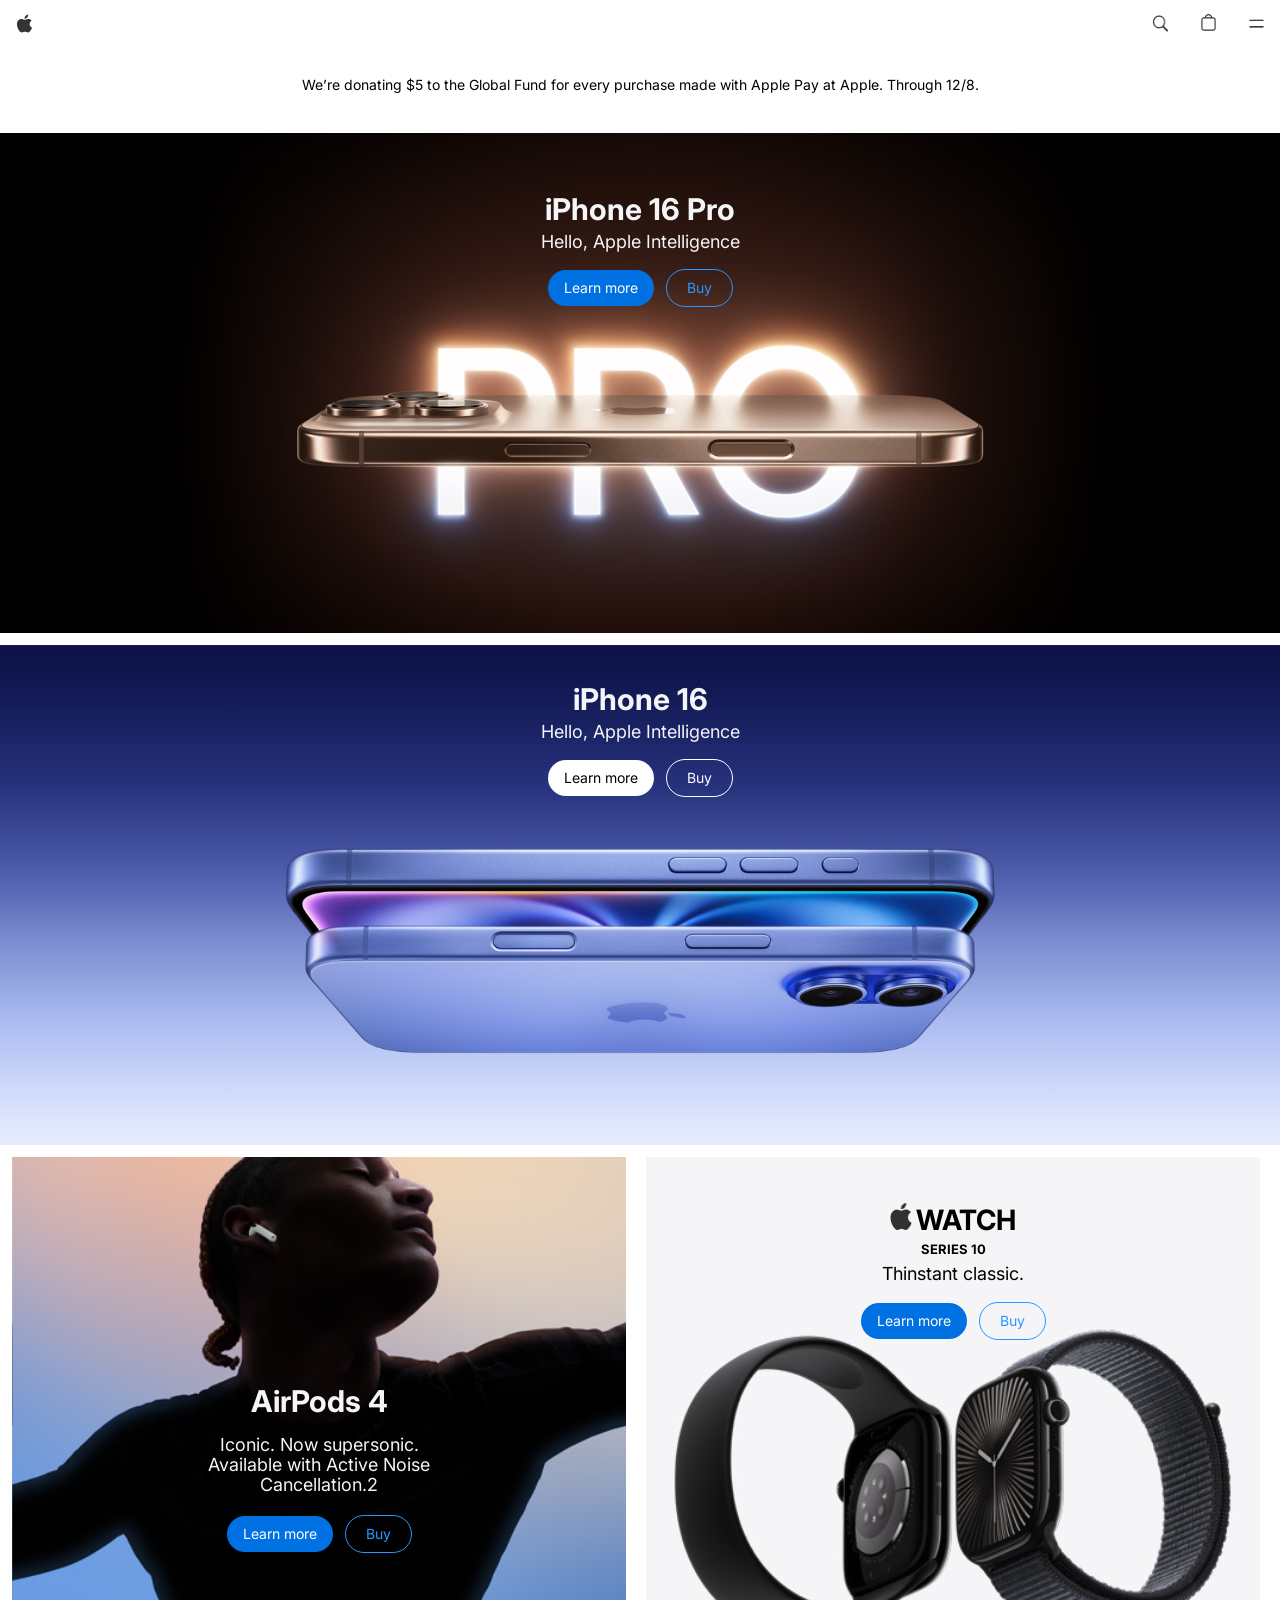
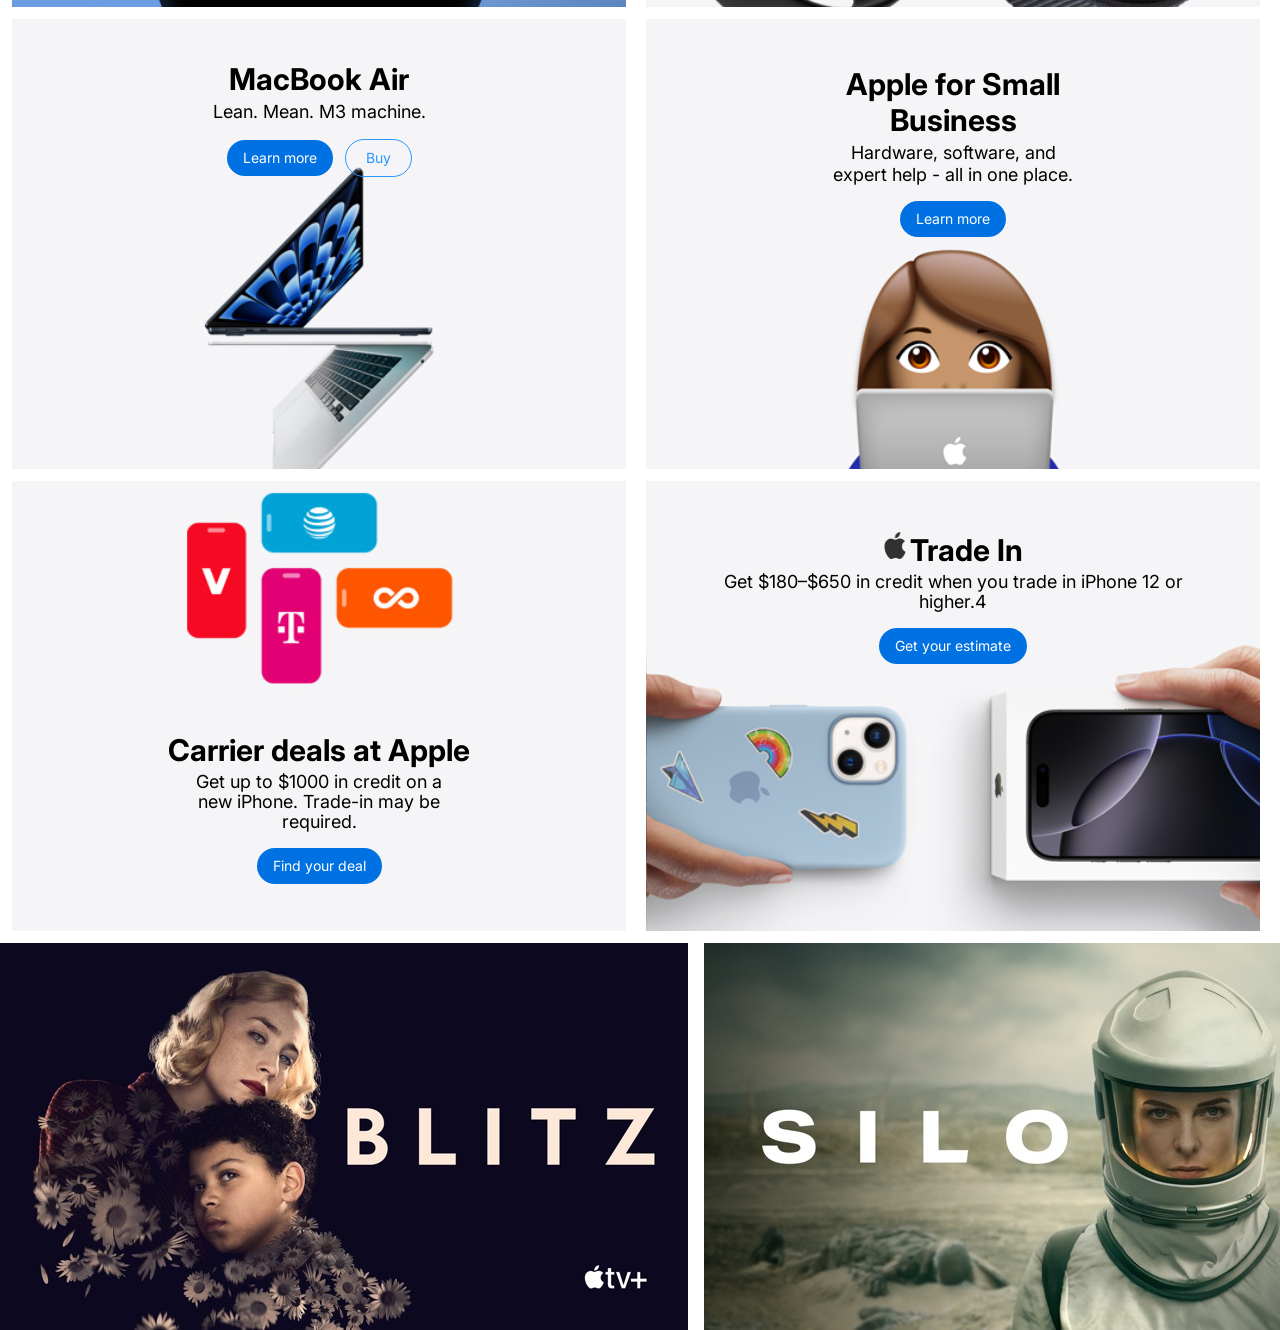
==== commit a93bbc8d: "website" ====
--- a/mobile.html
+++ b/mobile.html
@@ -46,6 +46,7 @@
           </div>
         </div>
       </div>
+
       <!-- section 3 -->
       <div class="Img iphone16">
         <div class="writing-general center iphone16-writing">
@@ -60,25 +61,119 @@
         </div>
       </div>
       <div class="gift"></div>
+
       <!-- section 4 -->
-      <div class="Img ipad-air column center">
-        <div class="writing-general center ipad-air-writing">
-          <div class="bicig">
-            <img src="./ipad-air-product.png" alt="" />
-            <p class="inter two-sizes">Two sizes. Faster chip. Does it all.</p>
-          </div>
-          <div class="buttons">
-            <div class="button1 font-general inter center white">
-              Learn more
-            </div>
-            <div class="button2 font-general inter center">Buy</div>
-          </div>
-        </div>
-        <p class="hello-colorful inter">Hello, Apple Intelligence</p>
-      </div>
-      <div class="section--">
-        <!-- section 5 -->
-        <div class="Img airpods4">
+      <!--       container2 buyu website -->
+      <div class="container2">
+        <div class="Img ipad-air column center">
+          <div class="writing-general center ipad-air-writing">
+            <div class="bicig">
+              <img src="./ipad-air-product.png" alt="" />
+              <p class="inter two-sizes">
+                Two sizes. Faster chip. Does it all.
+              </p>
+            </div>
+            <div class="buttons">
+              <div class="button1 font-general inter center white">
+                Learn more
+              </div>
+              <div class="button2 font-general inter center">Buy</div>
+            </div>
+          </div>
+          <p class="hello-colorful inter">Hello, Apple Intelligence</p>
+        </div>
+        <!-- air pod website -->
+        <div class="airpod-web column center">
+          <div class="column center airpod-web-writing white">
+            <div class="airpods4-bicig">
+              <p class="inter2 product">AirPods Pro 2</p>
+              <p class="inter iconic">Now with a Hearing Aid feature.2</p>
+            </div>
+            <div class="buttons">
+              <div class="button1 font-general inter center white">
+                Learn more
+              </div>
+              <div class="button2 font-general inter center">Buy</div>
+            </div>
+          </div>
+        </div>
+        <!-- section 6 -->
+        <div class="Img mid2 column center">
+          <div class="writing-general center watch-writing">
+            <div class="bicig black row">
+              <div class="row black watch-product">
+                <img src="./apple.png" alt="" width="22px" height="27px" />
+                <p class="inter2">WATCH</p>
+              </div>
+              <p class="series10 inter2 black">SERIES 10</p>
+              <p class="inter thinstant black">Thinstant classic.</p>
+            </div>
+            <div class="buttons">
+              <div class="button1 font-general inter center white">
+                Learn more
+              </div>
+              <div class="button2 font-general inter center">Buy</div>
+            </div>
+          </div>
+        </div>
+        <!-- section 7 -->
+        <div class="Img mid3">
+          <div class="writing-general center mac-writing">
+            <div class="bicig">
+              <p class="inter2 product black">MacBook Air</p>
+              <p class="inter hello black">Lean. Mean. M3 machine.</p>
+            </div>
+            <div class="buttons">
+              <div class="button1 font-general inter center white">
+                Learn more
+              </div>
+              <div class="button2 font-general inter center">Buy</div>
+            </div>
+          </div>
+        </div>
+        <!-- section 10 -->
+        <div class="mid6 Img">
+          <div class="writing-general center trade-writing">
+            <div class="bicig black">
+              <div class="row black watch-product">
+                <img src="./apple.png" alt="" width="22px" height="27px" />
+                <p class="inter2 product black">Trade In</p>
+              </div>
+              <p class="inter hello black thousand">
+                Get $180–$650 in credit when you trade in iPhone 12 or higher.4
+              </p>
+            </div>
+            <div class="buttons">
+              <div class="button1 font-general inter center white">
+                Get your estimate
+              </div>
+            </div>
+          </div>
+        </div>
+        <!-- card web -->
+        <div class="card">
+          <div class="writing-general center trade-writing">
+            <div class="bicig black">
+              <div class="row black watch-product">
+                <img src="./apple.png" alt="" width="22px" height="27px" />
+                <p class="inter2 product black">Card</p>
+              </div>
+              <p class="inter hello black thousand">
+                Get up to 3% Daily Cash back with every purchase.
+              </p>
+            </div>
+            <div class="buttons">
+              <div class="button1 font-general inter center white">
+                Learn more
+              </div>
+              <div class="button2 font-general inter center">Apply now</div>
+            </div>
+          </div>
+        </div>
+      </div>
+      <!-- section 5 -->
+      <div class="container">
+        <div class="Img mid1">
           <div class="column center airpods4-writing white">
             <div class="airpods4-bicig">
               <p class="inter2 product">AirPods 4</p>
@@ -95,8 +190,9 @@
             </div>
           </div>
         </div>
+
         <!-- section 6 -->
-        <div class="Img watch column center">
+        <div class="Img mid2 column center">
           <div class="writing-general center watch-writing">
             <div class="bicig black row">
               <div class="row black watch-product">
@@ -114,10 +210,9 @@
             </div>
           </div>
         </div>
-      </div>
-      <div class="section--">
+
         <!-- section 7 -->
-        <div class="Img mac-air">
+        <div class="Img mid3">
           <div class="writing-general center mac-writing">
             <div class="bicig">
               <p class="inter2 product black">MacBook Air</p>
@@ -131,8 +226,9 @@
             </div>
           </div>
         </div>
+
         <!-- section 8 -->
-        <div class="Img emoji">
+        <div class="Img mid4">
           <div class="writing-general center emoji-writing">
             <div class="bicig">
               <p class="inter2 product black">Apple for Small Business</p>
@@ -147,10 +243,9 @@
             </div>
           </div>
         </div>
-      </div>
-      <div class="section--">
+
         <!-- section 9 -->
-        <div class="Img deals">
+        <div class="Img mid5">
           <div class="writing-general center deals-writing">
             <div class="bicig">
               <p class="inter2 product black">Carrier deals at Apple</p>
@@ -166,8 +261,9 @@
             </div>
           </div>
         </div>
+
         <!-- section 10 -->
-        <div class="trade Img">
+        <div class="mid6 Img">
           <div class="writing-general center trade-writing">
             <div class="bicig black">
               <div class="row black watch-product">
@@ -185,7 +281,28 @@
             </div>
           </div>
         </div>
-      </div>
+        <!-- card web -->
+        <div class="card">
+          <div class="writing-general center trade-writing">
+            <div class="bicig black">
+              <div class="row black watch-product">
+                <img src="./apple.png" alt="" width="22px" height="27px" />
+                <p class="inter2 product black">Card</p>
+              </div>
+              <p class="inter hello black thousand">
+                Get up to 3% Daily Cash back with every purchase.
+              </p>
+            </div>
+            <div class="buttons">
+              <div class="button1 font-general inter center white">
+                Learn more
+              </div>
+              <div class="button2 font-general inter center">Apply now</div>
+            </div>
+          </div>
+        </div>
+      </div>
+
       <!-- section 11 scroll -->
       <div class="column movie">
         <div class="scroll-container row">
--- a/mobile.css
+++ b/mobile.css
@@ -204,8 +204,13 @@
   -webkit-text-fill-color: transparent;
   padding-bottom: 36px;
 }
+.airpod-web {
+  background-image: url(./airpods-web.jpg);
+  align-items: end;
+  display: none;
+}
 /* section 5 */
-.airpods4 {
+.mid1 {
   background-image: url(./airpods4.jpg);
   align-items: end;
 }
@@ -227,7 +232,7 @@
   line-height: 20px;
 }
 /* section 6 */
-.watch {
+.mid2 {
   background-image: url(./watch.jpg);
   justify-content: start;
 }
@@ -253,7 +258,7 @@
   flex-direction: column;
 }
 /* section 7 */
-.mac-air {
+.mid3 {
   background-image: url(/mac-air.jpg);
   align-items: start;
 }
@@ -261,7 +266,7 @@
   padding-top: 42px;
 }
 /* section 8 */
-.emoji {
+.mid4 {
   background-image: url(./emoji.png);
   align-items: start;
 }
@@ -270,7 +275,7 @@
   width: 257px;
 }
 /* section 9 */
-.deals {
+.mid5 {
   background-image: url(./deals.jpg);
   align-items: end;
 }
@@ -285,7 +290,7 @@
   padding-right: 20px;
 }
 /* section 10 */
-.trade {
+.mid6 {
   background-image: url(./trade.jpg);
   align-items: start;
 }
@@ -294,6 +299,10 @@
   padding-left: 32px;
   padding-right: 32px;
 }
+.card {
+  background-image: url(./card-web.jpg);
+  display: none;
+}
 /* section 11 scroll */
 .movie {
   gap: 16px;
@@ -326,7 +335,19 @@
   gap: 16px;
   display: none;
 }
+
 @media (min-width: 768px) {
+  .container {
+    display: grid;
+    grid-template-columns: auto auto;
+    background-color: white;
+    padding-left: 12px;
+    padding-right: 12px;
+    gap: 12px;
+  }
+  .container2 {
+    display: none;
+  }
   .Pro {
     background-image: url(/pro2.jpg) !important;
     width: 100%;
@@ -344,45 +365,37 @@
     justify-content: space-between;
     padding-bottom: 22px;
   }
-  .section-- {
-    display: flex;
-    flex-direction: row;
-    width: fit-content;
-    gap: 12px;
-    padding-left: 12px;
-    padding-right: 12px;
-  }
-  .airpods4 {
+  .mid1 {
     background-image: url(./airpods4.jpg);
     align-items: end;
     width: 48vw;
     height: 50vh;
   }
-  .watch {
+  .mid2 {
     background-image: url(./watch.jpg);
     justify-content: start;
     width: 48vw;
     height: 50vh;
   }
-  .mac-air {
+  .mid3 {
     background-image: url(/mac-air.jpg);
     align-items: start;
     width: 48vw;
     height: 50vh;
   }
-  .emoji {
+  .mid4 {
     background-image: url(./emoji.png);
     align-items: start;
     width: 48vw;
     height: 50vh;
   }
-  .deals {
+  .mid5 {
     background-image: url(./deals.jpg);
     align-items: end;
     width: 48vw;
     height: 50vh;
   }
-  .trade {
+  .mid6 {
     background-image: url(./trade.jpg);
     align-items: start;
     width: 48vw;
@@ -417,4 +430,60 @@
     background-position: center;
     background-size: cover;
   }
-}
+  .container {
+    display: none;
+  }
+  .container2 {
+    display: grid;
+    grid-template-columns: auto auto;
+    background-color: white;
+    padding-left: 12px;
+    padding-right: 12px;
+    gap: 12px;
+  }
+  .ipad-air {
+    background-image: url(./ipad-air.jpg);
+    justify-content: space-between;
+    padding-bottom: 22px;
+    width: 100%;
+  }
+  .ipad-air-writing {
+    padding-top: 36px;
+  }
+  .airpod-web {
+    background-image: url(./airpods-web.jpg);
+    justify-content: end;
+    align-items: center;
+    display: flex;
+    background-position: center;
+    background-size: cover;
+    width: 100%;
+  }
+  .airpod-web-writing {
+    gap: 10px;
+    padding-bottom: 58px;
+  }
+  .mid2 {
+    background-image: url(./watch-web.jpg);
+    justify-content: start;
+    display: flex;
+    width: 100%;
+  }
+  .mid3 {
+    background-image: url(/mac-air.jpg);
+    align-items: start;
+    width: 100%;
+  }
+  .mid6 {
+    background-image: url(./trade.jpg);
+    align-items: start;
+    width: 100%;
+  }
+  .card {
+    background-image: url(./card-web.jpg);
+    display: block;
+    background-position: center;
+    background-size: cover;
+    width: 100%;
+  }
+}
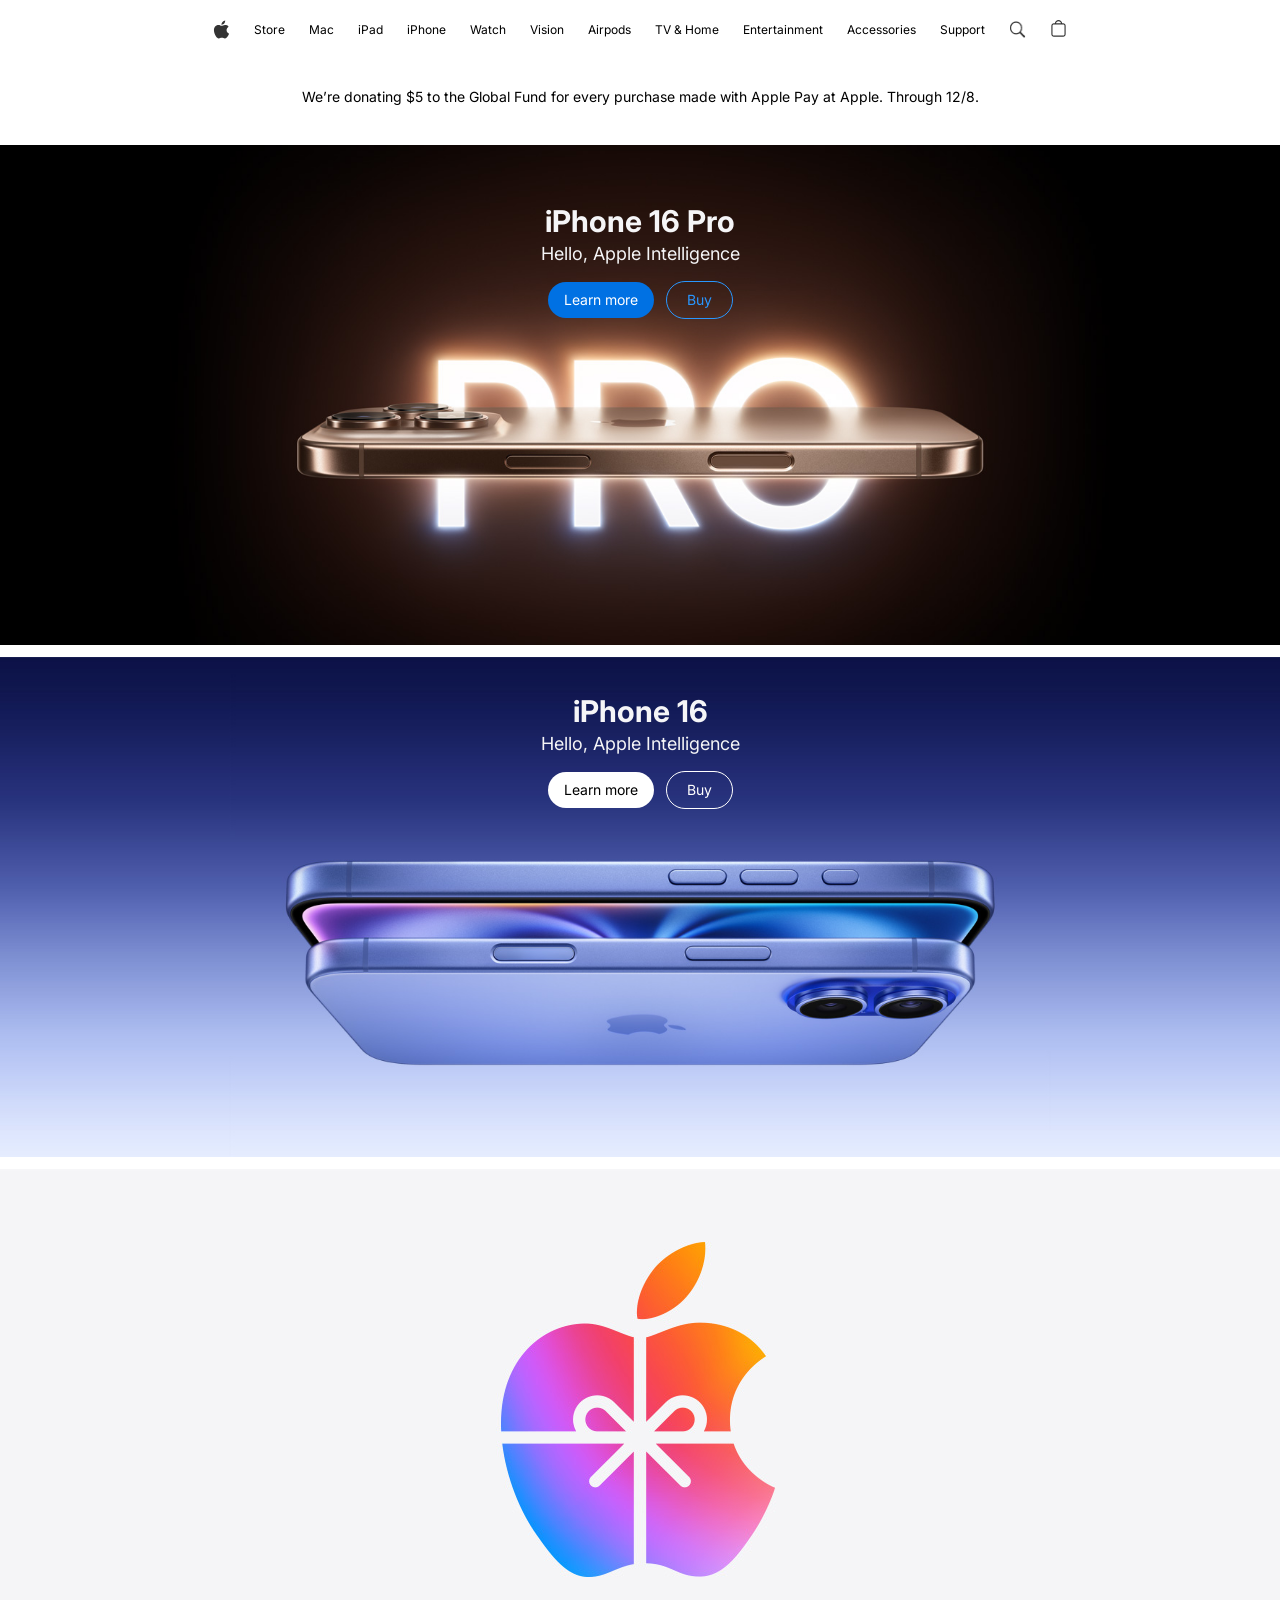
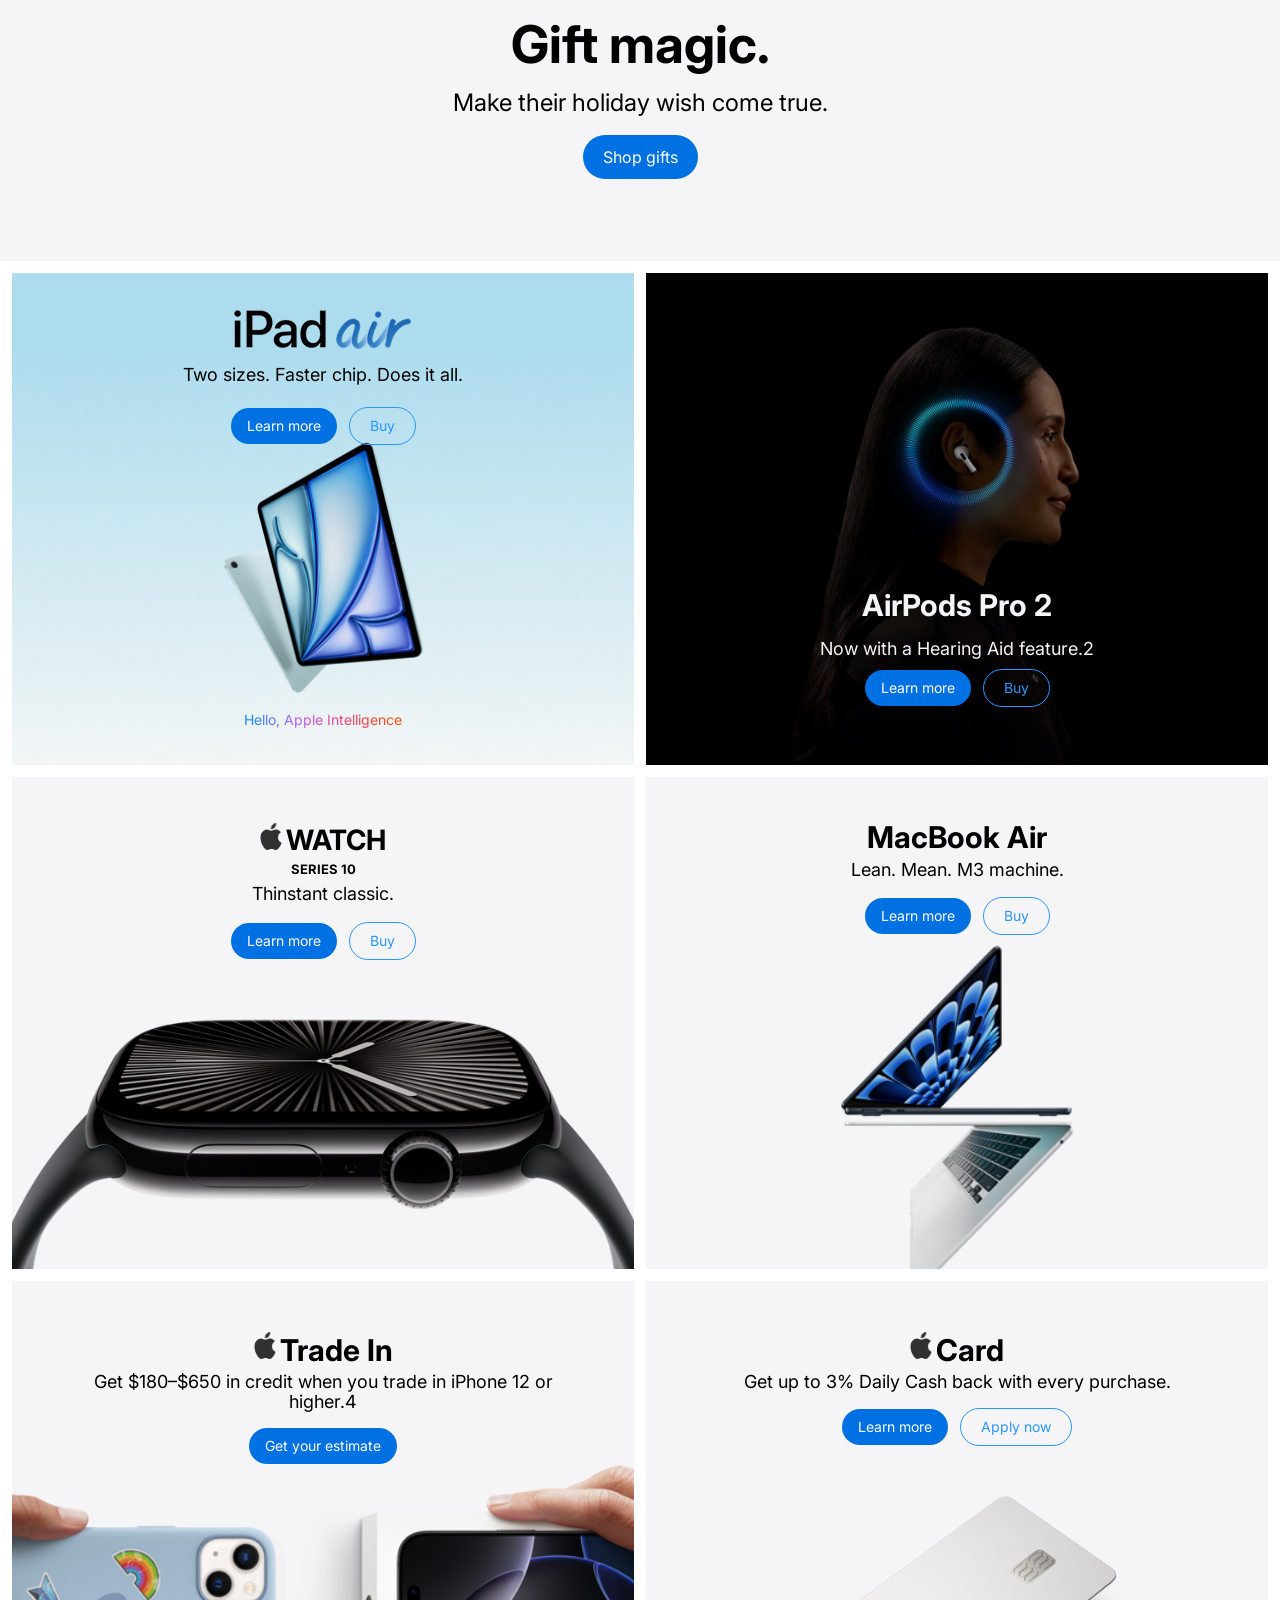
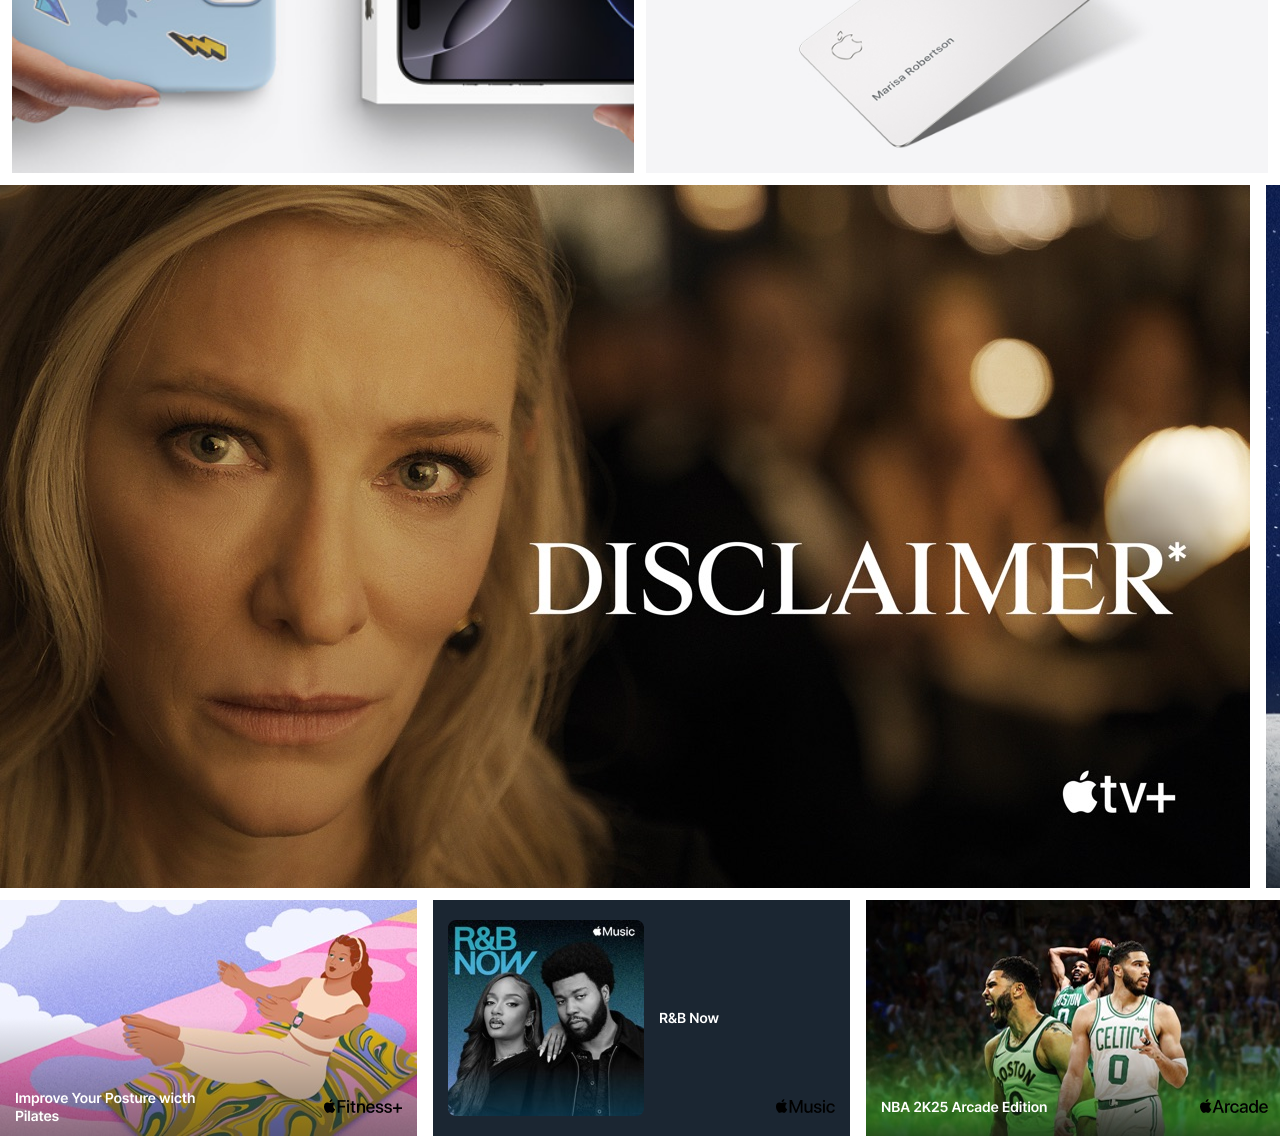
==== commit e37a8382: "web final" ====
--- a/mobile.html
+++ b/mobile.html
@@ -31,6 +31,30 @@
           </p>
         </div>
       </div>
+      <div class="navigation2">
+        <div class="menu2 row">
+          <img src="/SVG.svg" alt="" class="icon" />
+          <p class="inter">Store</p>
+          <p class="inter">Mac</p>
+          <p class="inter">iPad</p>
+          <p class="inter">iPhone</p>
+          <p class="inter">Watch</p>
+          <p class="inter">Vision</p>
+          <p class="inter">Airpods</p>
+          <p class="inter">TV & Home</p>
+          <p class="inter">Entertainment</p>
+          <p class="inter">Accessories</p>
+          <p class="inter">Support</p>
+          <img src="/search.png" alt="" class="icon center" />
+          <img src="/bag.svg" alt="" class="icon" />
+        </div>
+        <div class="menu-bicig font-general center">
+          <p class="inter">
+            We’re donating $5 to the Global Fund for every purchase made with
+            Apple Pay at Apple. Through 12/8.
+          </p>
+        </div>
+      </div>
       <!-- section 2 -->
       <div class="Pro Img">
         <div class="writing-general center pro-writing">
@@ -60,9 +84,175 @@
           </div>
         </div>
       </div>
-      <div class="gift"></div>
-
-      <!-- section 4 -->
+      <div class="gift">
+        <div class="writing-general center gift-general-writing">
+          <div class="gift-bicig black column">
+            <div class="gift-product inter2">Gift magic.</div>
+            <div class="inter gift-jijig-bicig">
+              Make their holiday wish come true.
+            </div>
+          </div>
+          <div class="white inter gift-button">Shop gifts</div>
+        </div>
+      </div>
+
+      <div class="container">
+        <div class="Img mid1">
+          <div class="column center airpods4-writing white">
+            <div class="airpods4-bicig">
+              <p class="inter2 product">AirPods 4</p>
+              <p class="inter iconic">
+                Iconic. Now supersonic. Available with Active Noise
+                Cancellation.2
+              </p>
+            </div>
+            <div class="buttons">
+              <div class="button1 font-general inter center white">
+                Learn more
+              </div>
+              <div class="button2 font-general inter center">Buy</div>
+            </div>
+          </div>
+        </div>
+
+        <!-- section 6 -->
+        <div class="Img mid2 column center">
+          <div class="writing-general center watch-writing">
+            <div class="bicig black row">
+              <div class="row black watch-product">
+                <img src="./apple.png" alt="" width="22px" height="27px" />
+                <p class="inter2">WATCH</p>
+              </div>
+              <p class="series10 inter2 black">SERIES 10</p>
+              <p class="inter thinstant black">Thinstant classic.</p>
+            </div>
+            <div class="buttons">
+              <div class="button1 font-general inter center white">
+                Learn more
+              </div>
+              <div class="button2 font-general inter center">Buy</div>
+            </div>
+          </div>
+        </div>
+
+        <!-- section 7 -->
+        <div class="Img mid3">
+          <div class="writing-general center mac-writing">
+            <div class="bicig">
+              <p class="inter2 product black">MacBook Air</p>
+              <p class="inter hello black">Lean. Mean. M3 machine.</p>
+            </div>
+            <div class="buttons">
+              <div class="button1 font-general inter center white">
+                Learn more
+              </div>
+              <div class="button2 font-general inter center">Buy</div>
+            </div>
+          </div>
+        </div>
+
+        <!-- section 8 -->
+        <div class="Img mid4">
+          <div class="writing-general center emoji-writing">
+            <div class="bicig">
+              <p class="inter2 product black">Apple for Small Business</p>
+              <p class="inter hello black">
+                Hardware, software, and expert help - all in one place.
+              </p>
+            </div>
+            <div class="buttons">
+              <div class="button1 font-general inter center white">
+                Learn more
+              </div>
+            </div>
+          </div>
+        </div>
+
+        <!-- section 9 -->
+        <div class="Img mid5">
+          <div class="writing-general center deals-writing">
+            <div class="bicig">
+              <p class="inter2 product black">Carrier deals at Apple</p>
+              <p class="inter hello black thousand">
+                Get up to $1000 in credit on a new iPhone. Trade-in may be
+                required.
+              </p>
+            </div>
+            <div class="buttons">
+              <div class="button1 font-general inter center white">
+                Find your deal
+              </div>
+            </div>
+          </div>
+        </div>
+
+        <!-- section 10 -->
+        <div class="mid6 Img">
+          <div class="writing-general center trade-writing">
+            <div class="bicig black">
+              <div class="row black watch-product">
+                <img src="./apple.png" alt="" width="22px" height="27px" />
+                <p class="inter2 product black">Trade In</p>
+              </div>
+              <p class="inter hello black thousand">
+                Get $180–$650 in credit when you trade in iPhone 12 or higher.4
+              </p>
+            </div>
+            <div class="buttons">
+              <div class="button1 font-general inter center white">
+                Get your estimate
+              </div>
+            </div>
+          </div>
+        </div>
+        <!-- card web -->
+        <div class="card">
+          <div class="writing-general center trade-writing">
+            <div class="bicig black">
+              <div class="row black watch-product">
+                <img src="./apple.png" alt="" width="22px" height="27px" />
+                <p class="inter2 product black">Card</p>
+              </div>
+              <p class="inter hello black thousand">
+                Get up to 3% Daily Cash back with every purchase.
+              </p>
+            </div>
+            <div class="buttons">
+              <div class="button1 font-general inter center white">
+                Learn more
+              </div>
+              <div class="button2 font-general inter center">Apply now</div>
+            </div>
+          </div>
+        </div>
+      </div>
+      <div class="movie-tablet">
+        <div class="scroll-container row">
+          <img src="./movie1.jpg" alt="" />
+          <img src="./movie2.jpg" alt="" />
+          <img src="./movie3.jpg" alt="" />
+          <img src="./movie4.jpg" alt="" />
+          <img src="./movie5.jpg" alt="" />
+          <img src="./movie6.jpg" alt="" />
+          <img src="./movie7.jpg" alt="" />
+          <img src="./movie8.jpg" alt="" />
+          <img src="./movie9.jpg" alt="" />
+        </div>
+      </div>
+      <div class="tab-music row">
+        <div class="one column">
+          <img src="./tab-music1.png" alt="" width="286px" height="161px" />
+          <p class="inter2">La Oficial</p>
+        </div>
+        <div class="one column">
+          <img src="./tab-music2.png" alt="" width="286px" height="161px" />
+          <p class="inter2">Travel-Friendly Workouts</p>
+        </div>
+        <div class="one column">
+          <div class="tab-music3"></div>
+          <p class="inter2">NBA 2K25 Arcade Edition</p>
+        </div>
+      </div>
       <!--       container2 buyu website -->
       <div class="container2">
         <div class="Img ipad-air column center">
@@ -171,138 +361,18 @@
           </div>
         </div>
       </div>
-      <!-- section 5 -->
-      <div class="container">
-        <div class="Img mid1">
-          <div class="column center airpods4-writing white">
-            <div class="airpods4-bicig">
-              <p class="inter2 product">AirPods 4</p>
-              <p class="inter iconic">
-                Iconic. Now supersonic. Available with Active Noise
-                Cancellation.2
-              </p>
-            </div>
-            <div class="buttons">
-              <div class="button1 font-general inter center white">
-                Learn more
-              </div>
-              <div class="button2 font-general inter center">Buy</div>
-            </div>
-          </div>
-        </div>
-
-        <!-- section 6 -->
-        <div class="Img mid2 column center">
-          <div class="writing-general center watch-writing">
-            <div class="bicig black row">
-              <div class="row black watch-product">
-                <img src="./apple.png" alt="" width="22px" height="27px" />
-                <p class="inter2">WATCH</p>
-              </div>
-              <p class="series10 inter2 black">SERIES 10</p>
-              <p class="inter thinstant black">Thinstant classic.</p>
-            </div>
-            <div class="buttons">
-              <div class="button1 font-general inter center white">
-                Learn more
-              </div>
-              <div class="button2 font-general inter center">Buy</div>
-            </div>
-          </div>
-        </div>
-
-        <!-- section 7 -->
-        <div class="Img mid3">
-          <div class="writing-general center mac-writing">
-            <div class="bicig">
-              <p class="inter2 product black">MacBook Air</p>
-              <p class="inter hello black">Lean. Mean. M3 machine.</p>
-            </div>
-            <div class="buttons">
-              <div class="button1 font-general inter center white">
-                Learn more
-              </div>
-              <div class="button2 font-general inter center">Buy</div>
-            </div>
-          </div>
-        </div>
-
-        <!-- section 8 -->
-        <div class="Img mid4">
-          <div class="writing-general center emoji-writing">
-            <div class="bicig">
-              <p class="inter2 product black">Apple for Small Business</p>
-              <p class="inter hello black">
-                Hardware, software, and expert help - all in one place.
-              </p>
-            </div>
-            <div class="buttons">
-              <div class="button1 font-general inter center white">
-                Learn more
-              </div>
-            </div>
-          </div>
-        </div>
-
-        <!-- section 9 -->
-        <div class="Img mid5">
-          <div class="writing-general center deals-writing">
-            <div class="bicig">
-              <p class="inter2 product black">Carrier deals at Apple</p>
-              <p class="inter hello black thousand">
-                Get up to $1000 in credit on a new iPhone. Trade-in may be
-                required.
-              </p>
-            </div>
-            <div class="buttons">
-              <div class="button1 font-general inter center white">
-                Find your deal
-              </div>
-            </div>
-          </div>
-        </div>
-
-        <!-- section 10 -->
-        <div class="mid6 Img">
-          <div class="writing-general center trade-writing">
-            <div class="bicig black">
-              <div class="row black watch-product">
-                <img src="./apple.png" alt="" width="22px" height="27px" />
-                <p class="inter2 product black">Trade In</p>
-              </div>
-              <p class="inter hello black thousand">
-                Get $180–$650 in credit when you trade in iPhone 12 or higher.4
-              </p>
-            </div>
-            <div class="buttons">
-              <div class="button1 font-general inter center white">
-                Get your estimate
-              </div>
-            </div>
-          </div>
-        </div>
-        <!-- card web -->
-        <div class="card">
-          <div class="writing-general center trade-writing">
-            <div class="bicig black">
-              <div class="row black watch-product">
-                <img src="./apple.png" alt="" width="22px" height="27px" />
-                <p class="inter2 product black">Card</p>
-              </div>
-              <p class="inter hello black thousand">
-                Get up to 3% Daily Cash back with every purchase.
-              </p>
-            </div>
-            <div class="buttons">
-              <div class="button1 font-general inter center white">
-                Learn more
-              </div>
-              <div class="button2 font-general inter center">Apply now</div>
-            </div>
-          </div>
-        </div>
-      </div>
-
+      <div class="web-movie row">
+        <img src="./movie-web1.jpg" alt="" height="100%" width="100%" />
+        <img src="./movie-web2.png" alt="" height="fit-content" width="100%" />
+        <img src="./movie-web3.jpg" alt="" height="100%" width="100%" />
+      </div>
+      <div class="web-music">
+        <img src="./Link.png" alt="" />
+        <img src="./Link (1).png" alt="" />
+        <img src="./Link (2).png" alt="" />
+        <img src="./Link (3).png" alt="" />
+        <img src="./Link (4).png" alt="" />
+      </div>
       <!-- section 11 scroll -->
       <div class="column movie">
         <div class="scroll-container row">
@@ -329,12 +399,6 @@
           <div class="tseg1"></div>
         </div>
       </div>
-      <div class="movie-tablet">
-        <div class="scroll-container row">
-          <img src="./movie1.jpg" alt="" />
-          <img src="./movie2.jpg" alt="" />
-        </div>
-      </div>
     </div>
   </body>
 </html>
--- a/mobile.css
+++ b/mobile.css
@@ -171,14 +171,12 @@
 }
 .gift {
   background-image: url(./gift.jpg);
-
   display: none;
 }
 /* section 4 */
 .ipad-air {
   background-image: url(./ipad-air.jpg);
   justify-content: space-between;
-  padding-bottom: 22px;
 }
 .ipad-air-writing {
   padding-top: 36px;
@@ -335,8 +333,31 @@
   gap: 16px;
   display: none;
 }
+.web-movie {
+  display: none;
+}
+.web-music {
+  display: none;
+}
+@media (max-width: 767px) {
+  body {
+    background-color: green;
+  }
+  .tab-music {
+    display: none;
+  }
+  .navigation2 {
+    display: none;
+  }
+}
 
-@media (min-width: 768px) {
+@media (min-width: 768px) and (max-width: 1023px) {
+  body {
+    background-color: red;
+  }
+  .navigation2 {
+    display: none;
+  }
   .container {
     display: grid;
     grid-template-columns: auto auto;
@@ -363,7 +384,6 @@
   .ipad-air {
     background-image: url(./ipad-air-2.jpg);
     justify-content: space-between;
-    padding-bottom: 22px;
   }
   .mid1 {
     background-image: url(./airpods4.jpg);
@@ -408,8 +428,51 @@
     gap: 16px;
     display: block;
   }
-}
-@media (min-width: 1920px) {
+  .tab-music {
+    display: flex;
+    overflow: scroll;
+    gap: 16px;
+  }
+  .one {
+    gap: 15px;
+    font-size: 14px;
+    line-height: 18px;
+    margin: 0;
+  }
+  .tab-music3 {
+    width: 286px;
+    height: 161px;
+    background-color: black;
+  }
+  .movie {
+    display: none;
+  }
+  .web-movie {
+    display: none;
+  }
+  .web-music {
+    display: none;
+  }
+}
+@media (min-width: 1024px) {
+  body {
+    background-color: black;
+  }
+  .navigation {
+    display: none;
+  }
+  .navigation2 {
+    display: flex;
+    flex-direction: column;
+    align-items: center;
+  }
+  .menu2 {
+    display: flex;
+    align-items: center;
+    gap: 24px;
+    font-size: 12px;
+    line-height: 60px;
+  }
   .Pro {
     background-image: url(/pro2.jpg) !important;
     width: 100%;
@@ -424,18 +487,46 @@
   }
   .gift {
     background-image: url(./gift.jpg);
-    display: block;
+    display: flex;
+    align-items: end;
+    justify-content: center;
     width: 100%;
     height: 692px;
     background-position: center;
     background-size: cover;
   }
+  .gift-general-writing {
+    padding-bottom: 82px;
+  }
+  .gift-bicig {
+    gap: 12px;
+  }
+  .gift-product {
+    font-size: 52px;
+    line-height: 60px;
+  }
+  .gift-jijig-bicig {
+    font-size: 24px;
+    line-height: 32px;
+  }
+  .gift-button {
+    font-size: 16px;
+    line-height: 20px;
+    display: flex;
+    padding: 12px 20px;
+    justify-content: center;
+    align-items: center;
+    border-radius: 999px;
+    background: #0071e3;
+  }
   .container {
     display: none;
   }
   .container2 {
     display: grid;
-    grid-template-columns: auto auto;
+    height: 1500px;
+    grid-template-columns: repeat(2, 1fr);
+    grid-template-rows: repeat(3, 1fr);
     background-color: white;
     padding-left: 12px;
     padding-right: 12px;
@@ -444,8 +535,8 @@
   .ipad-air {
     background-image: url(./ipad-air.jpg);
     justify-content: space-between;
-    padding-bottom: 22px;
-    width: 100%;
+    width: 100%;
+    height: 100%;
   }
   .ipad-air-writing {
     padding-top: 36px;
@@ -458,6 +549,7 @@
     background-position: center;
     background-size: cover;
     width: 100%;
+    height: 100%;
   }
   .airpod-web-writing {
     gap: 10px;
@@ -468,16 +560,19 @@
     justify-content: start;
     display: flex;
     width: 100%;
+    height: 100%;
   }
   .mid3 {
     background-image: url(/mac-air.jpg);
     align-items: start;
     width: 100%;
+    height: 100%;
   }
   .mid6 {
     background-image: url(./trade.jpg);
     align-items: start;
     width: 100%;
+    height: 100%;
   }
   .card {
     background-image: url(./card-web.jpg);
@@ -485,5 +580,26 @@
     background-position: center;
     background-size: cover;
     width: 100%;
-  }
-}
+    height: 100%;
+  }
+  .movie {
+    display: none;
+  }
+  .web-movie {
+    display: flex;
+    overflow: scroll;
+    gap: 16px;
+    height: 100%;
+    width: 100%;
+  }
+  .web-music {
+    display: flex;
+    overflow: scroll;
+    gap: 16px;
+    height: 100%;
+    width: 100%;
+  }
+  .tab-music {
+    display: none;
+  }
+}
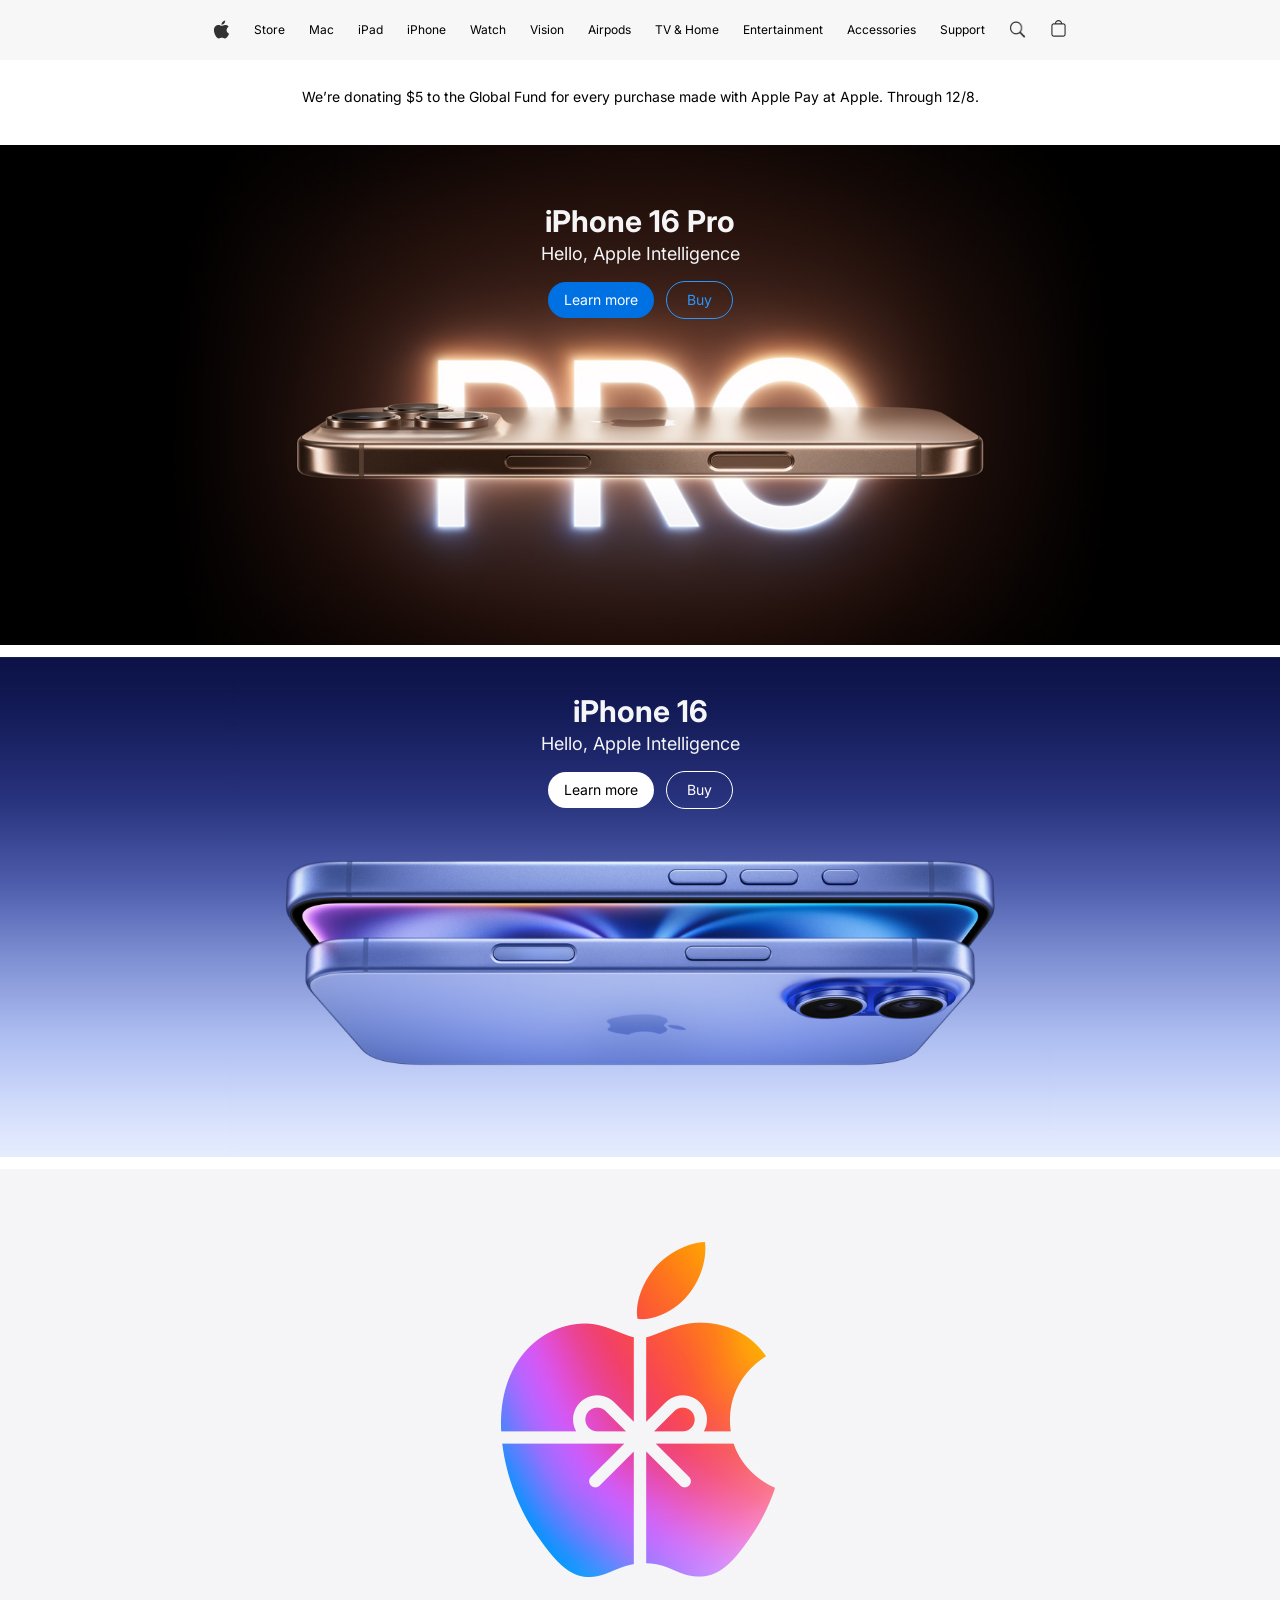
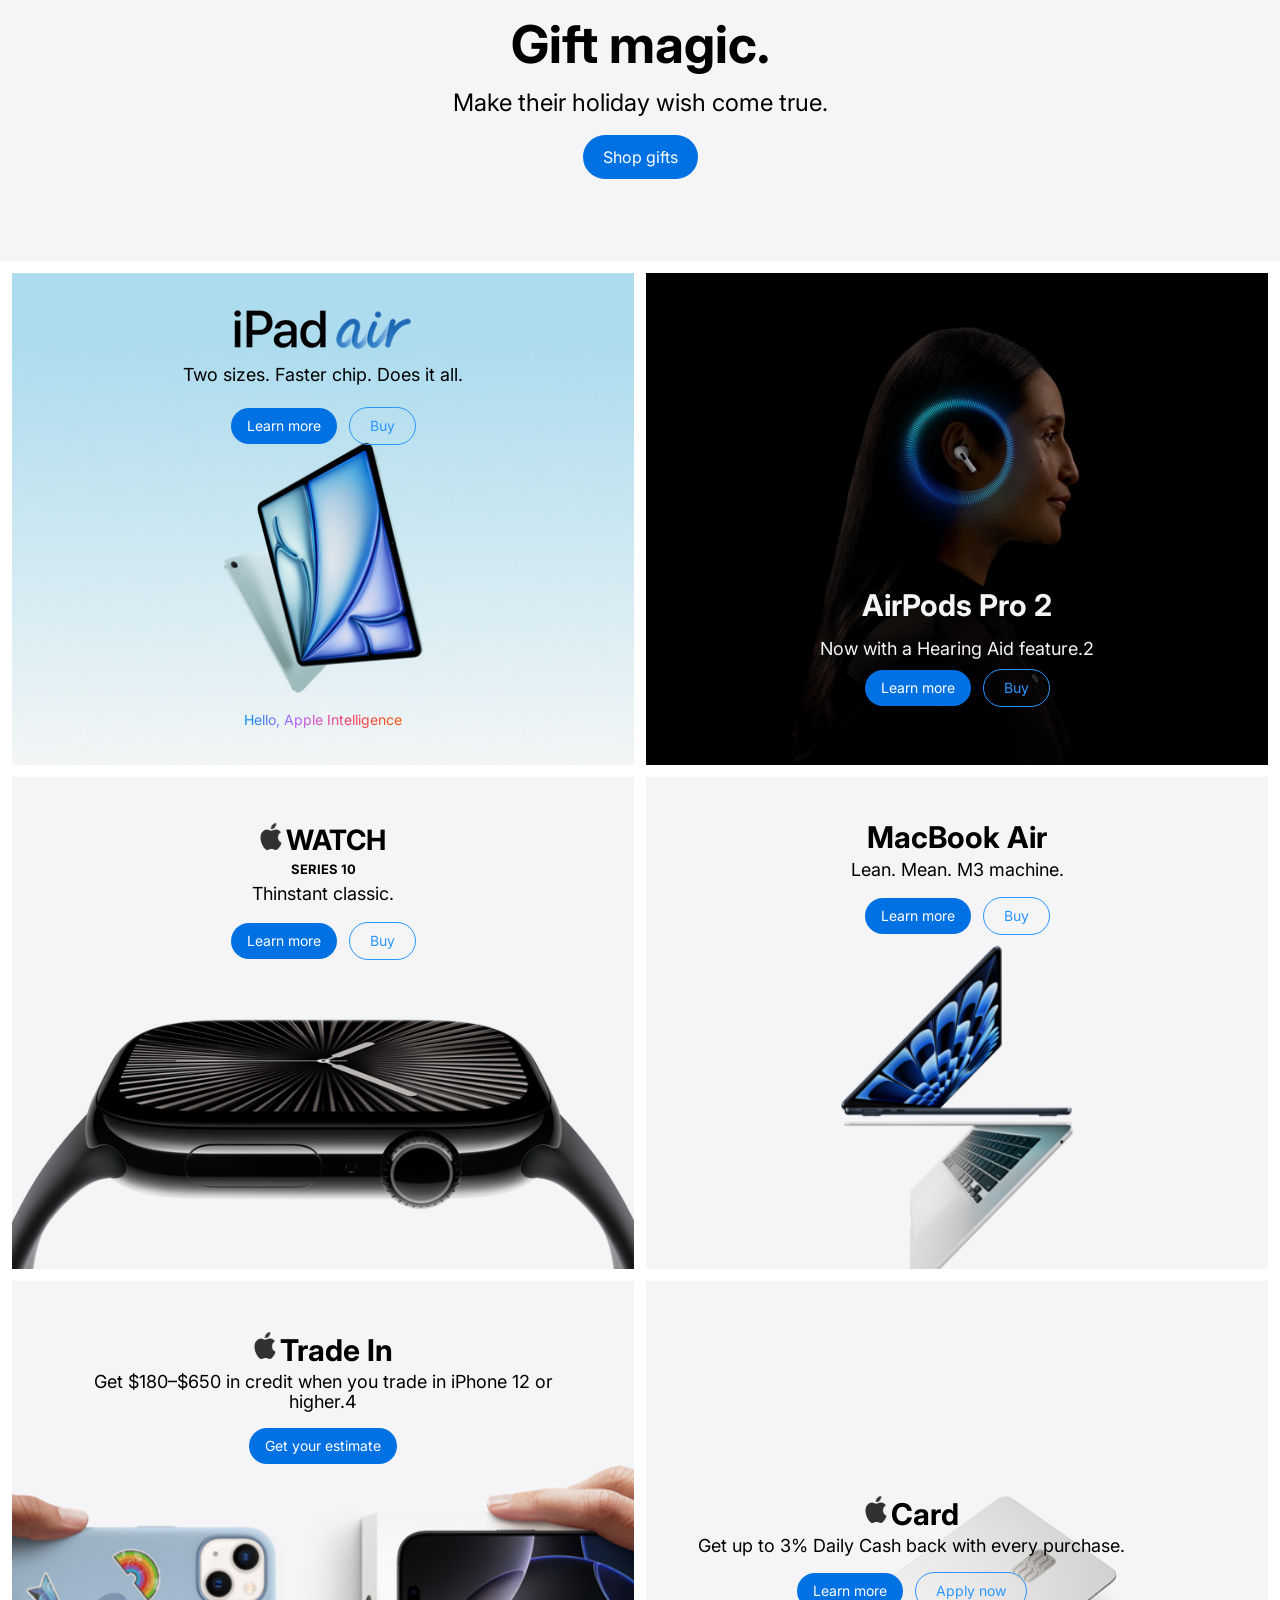
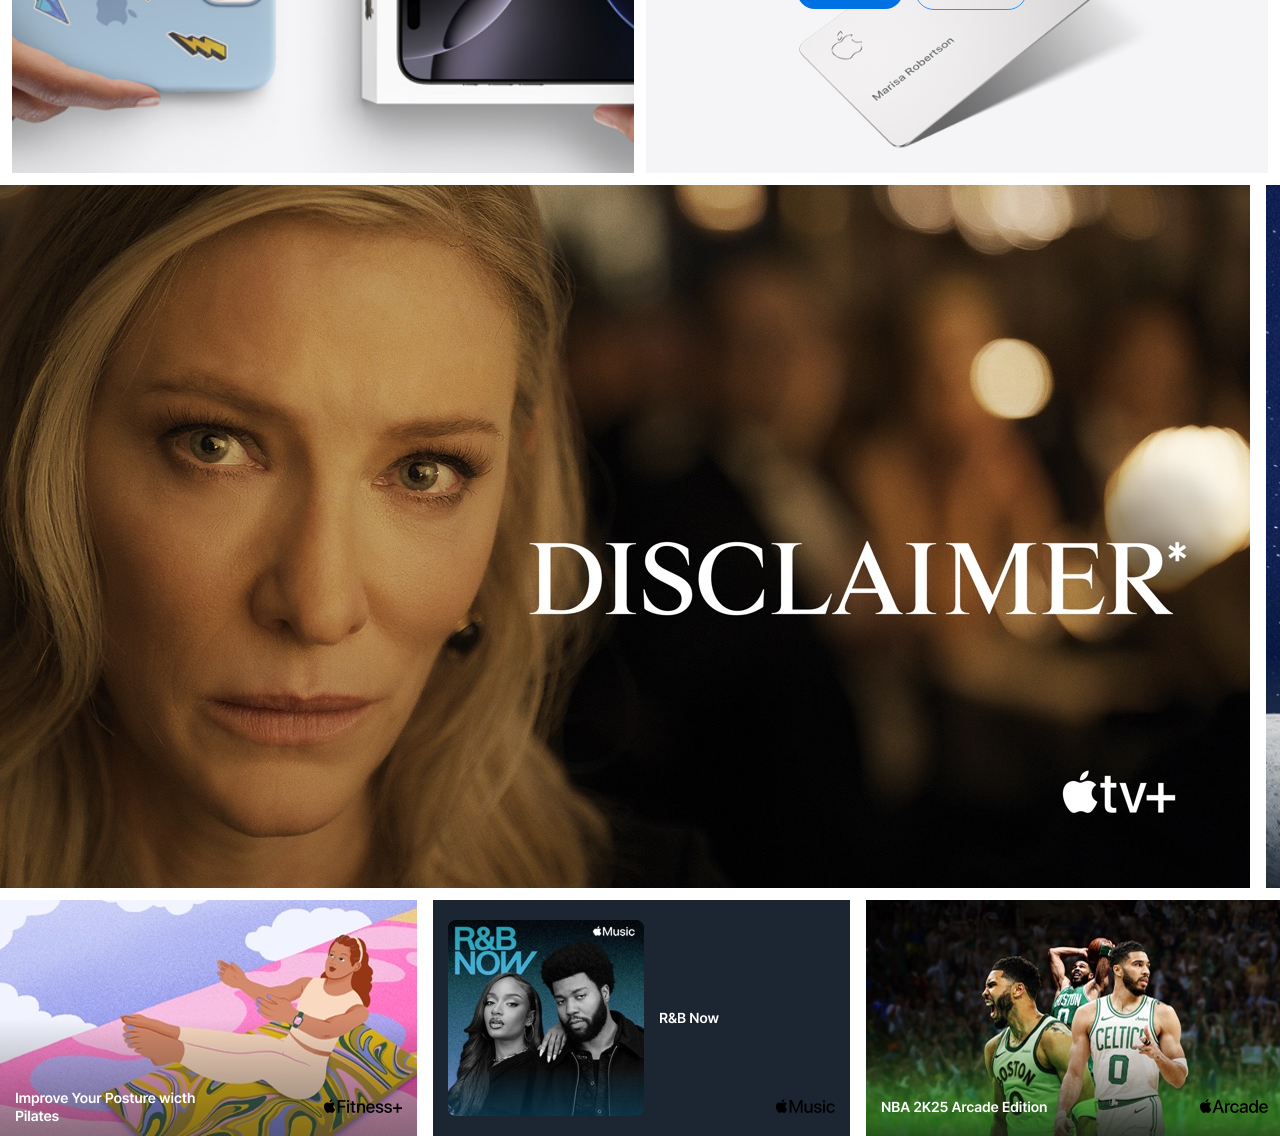
==== commit 574b1105: "storeluugoo orsoon" ====
--- a/mobile.html
+++ b/mobile.html
@@ -3,7 +3,7 @@
   <head>
     <meta charset="UTF-8" />
     <meta name="viewport" content="width=device-width, initial-scale=1.0" />
-    <title>Document</title>
+    <title>Apple</title>
     <link rel="stylesheet" href="/mobile.css" />
     <link rel="preconnect" href="https://fonts.googleapis.com" />
     <link rel="preconnect" href="https://fonts.gstatic.com" crossorigin />
@@ -13,8 +13,9 @@
     />
   </head>
   <body>
-    <div class="mobile column">
-      <!-- section 1 -->
+    <div class="Back column">
+      <!-- navigation -->
+      <!-- tablet and mobile -->
       <div class="navigation">
         <div class="menu row">
           <img src="/SVG.svg" alt="" class="icon" />
@@ -31,6 +32,7 @@
           </p>
         </div>
       </div>
+      <!-- website -->
       <div class="navigation2">
         <div class="menu2 row">
           <img src="/SVG.svg" alt="" class="icon" />
@@ -55,7 +57,9 @@
           </p>
         </div>
       </div>
-      <!-- section 2 -->
+      <!-- navigation haalt -->
+      <!-- mobile tablet web general -->
+      <!-- iphone 16 pro -->
       <div class="Pro Img">
         <div class="writing-general center pro-writing">
           <div class="bicig">
@@ -70,8 +74,7 @@
           </div>
         </div>
       </div>
-
-      <!-- section 3 -->
+      <!-- Iphone 16-->
       <div class="Img iphone16">
         <div class="writing-general center iphone16-writing">
           <div class="bicig">
@@ -84,19 +87,10 @@
           </div>
         </div>
       </div>
-      <div class="gift">
-        <div class="writing-general center gift-general-writing">
-          <div class="gift-bicig black column">
-            <div class="gift-product inter2">Gift magic.</div>
-            <div class="inter gift-jijig-bicig">
-              Make their holiday wish come true.
-            </div>
-          </div>
-          <div class="white inter gift-button">Shop gifts</div>
-        </div>
-      </div>
-
+      <!--  mobile tablet web general haalt -->
+      <!-- ngoo 6 grid for tablet -->
       <div class="container">
+        <!-- airpods 4 -->
         <div class="Img mid1">
           <div class="column center airpods4-writing white">
             <div class="airpods4-bicig">
@@ -114,8 +108,7 @@
             </div>
           </div>
         </div>
-
-        <!-- section 6 -->
+        <!-- watch -->
         <div class="Img mid2 column center">
           <div class="writing-general center watch-writing">
             <div class="bicig black row">
@@ -134,8 +127,7 @@
             </div>
           </div>
         </div>
-
-        <!-- section 7 -->
+        <!-- macbook air-->
         <div class="Img mid3">
           <div class="writing-general center mac-writing">
             <div class="bicig">
@@ -150,8 +142,7 @@
             </div>
           </div>
         </div>
-
-        <!-- section 8 -->
+        <!-- apple for small bussiness -->
         <div class="Img mid4">
           <div class="writing-general center emoji-writing">
             <div class="bicig">
@@ -167,8 +158,7 @@
             </div>
           </div>
         </div>
-
-        <!-- section 9 -->
+        <!-- carrier deals at apple -->
         <div class="Img mid5">
           <div class="writing-general center deals-writing">
             <div class="bicig">
@@ -185,8 +175,7 @@
             </div>
           </div>
         </div>
-
-        <!-- section 10 -->
+        <!-- trade in-->
         <div class="mid6 Img">
           <div class="writing-general center trade-writing">
             <div class="bicig black">
@@ -205,27 +194,9 @@
             </div>
           </div>
         </div>
-        <!-- card web -->
-        <div class="card">
-          <div class="writing-general center trade-writing">
-            <div class="bicig black">
-              <div class="row black watch-product">
-                <img src="./apple.png" alt="" width="22px" height="27px" />
-                <p class="inter2 product black">Card</p>
-              </div>
-              <p class="inter hello black thousand">
-                Get up to 3% Daily Cash back with every purchase.
-              </p>
-            </div>
-            <div class="buttons">
-              <div class="button1 font-general inter center white">
-                Learn more
-              </div>
-              <div class="button2 font-general inter center">Apply now</div>
-            </div>
-          </div>
-        </div>
-      </div>
+      </div>
+      <!-- grid tablet haalt -->
+      <!-- movie scrol tablet -->
       <div class="movie-tablet">
         <div class="scroll-container row">
           <img src="./movie1.jpg" alt="" />
@@ -239,6 +210,7 @@
           <img src="./movie9.jpg" alt="" />
         </div>
       </div>
+      <!-- tablet music fitness etc -->
       <div class="tab-music row">
         <div class="one column">
           <img src="./tab-music1.png" alt="" width="286px" height="161px" />
@@ -253,8 +225,21 @@
           <p class="inter2">NBA 2K25 Arcade Edition</p>
         </div>
       </div>
-      <!--       container2 buyu website -->
+      <!--   website -->
+      <div class="gift">
+        <div class="writing-general center gift-general-writing">
+          <div class="gift-bicig black column">
+            <div class="gift-product inter2">Gift magic.</div>
+            <div class="inter gift-jijig-bicig">
+              Make their holiday wish come true.
+            </div>
+          </div>
+          <div class="white inter gift-button">Shop gifts</div>
+        </div>
+      </div>
+      <!--ngoo 6 grid for website  -->
       <div class="container2">
+        <!-- ipad air -->
         <div class="Img ipad-air column center">
           <div class="writing-general center ipad-air-writing">
             <div class="bicig">
@@ -272,7 +257,7 @@
           </div>
           <p class="hello-colorful inter">Hello, Apple Intelligence</p>
         </div>
-        <!-- air pod website -->
+        <!-- airpods pro 2 -->
         <div class="airpod-web column center">
           <div class="column center airpod-web-writing white">
             <div class="airpods4-bicig">
@@ -287,7 +272,7 @@
             </div>
           </div>
         </div>
-        <!-- section 6 -->
+        <!-- watch -->
         <div class="Img mid2 column center">
           <div class="writing-general center watch-writing">
             <div class="bicig black row">
@@ -306,7 +291,7 @@
             </div>
           </div>
         </div>
-        <!-- section 7 -->
+        <!-- macbook air -->
         <div class="Img mid3">
           <div class="writing-general center mac-writing">
             <div class="bicig">
@@ -321,7 +306,7 @@
             </div>
           </div>
         </div>
-        <!-- section 10 -->
+        <!-- trade in -->
         <div class="mid6 Img">
           <div class="writing-general center trade-writing">
             <div class="bicig black">
@@ -361,11 +346,14 @@
           </div>
         </div>
       </div>
+      <!-- ngoo 6 grid for website haalt -->
+      <!-- website scroll movie -->
       <div class="web-movie row">
         <img src="./movie-web1.jpg" alt="" height="100%" width="100%" />
         <img src="./movie-web2.png" alt="" height="fit-content" width="100%" />
         <img src="./movie-web3.jpg" alt="" height="100%" width="100%" />
       </div>
+      <!-- website scroll music , fitness etc -->
       <div class="web-music">
         <img src="./Link.png" alt="" />
         <img src="./Link (1).png" alt="" />
@@ -373,7 +361,7 @@
         <img src="./Link (3).png" alt="" />
         <img src="./Link (4).png" alt="" />
       </div>
-      <!-- section 11 scroll -->
+      <!-- mobile scroll movie -->
       <div class="column movie">
         <div class="scroll-container row">
           <img src="./loc1.png" alt="" class="loc1" />
@@ -399,6 +387,20 @@
           <div class="tseg1"></div>
         </div>
       </div>
+      <div class="mobile-music row">
+        <div class="one column">
+          <img src="./tab-music1.png" alt="" width="286px" height="161px" />
+          <p class="inter2">La Oficial</p>
+        </div>
+        <div class="one column">
+          <img src="./tab-music2.png" alt="" width="286px" height="161px" />
+          <p class="inter2">Travel-Friendly Workouts</p>
+        </div>
+        <div class="one column">
+          <div class="tab-music3"></div>
+          <p class="inter2">NBA 2K25 Arcade Edition</p>
+        </div>
+      </div>
     </div>
   </body>
 </html>
--- a/mobile.css
+++ b/mobile.css
@@ -13,7 +13,7 @@
   background-size: cover;
   position: relative;
 }
-.mobile {
+.Back {
   background: white;
   gap: 12px;
 }
@@ -46,15 +46,17 @@
   font-weight: 700;
   font-style: normal;
 }
+.white {
+  color: white;
+}
+.black {
+  color: black;
+}
+/* html yronhii */
+
 .font-general {
   font-size: 14px;
   line-height: 20px;
-}
-.white {
-  color: white;
-}
-.black {
-  color: black;
 }
 .Img {
   height: 500px;
@@ -115,8 +117,8 @@
   height: 48px;
   display: flex;
   justify-content: space-between;
-  padding-left: 16px;
-  padding-right: 15px;
+  background: rgba(245, 245, 247, 0.8);
+  width: 100%;
 }
 .menu-right {
   gap: 31px;
@@ -329,8 +331,8 @@
   border-radius: 4px;
   background: rgba(0, 0, 0, 0.42);
 }
+
 .movie-tablet {
-  gap: 16px;
   display: none;
 }
 .web-movie {
@@ -348,6 +350,11 @@
   }
   .navigation2 {
     display: none;
+  }
+  .mobile-music {
+    display: flex;
+    overflow: scroll;
+    gap: 16px;
   }
 }
 
@@ -426,7 +433,7 @@
   }
   .movie-tablet {
     gap: 16px;
-    display: block;
+    display: flex;
   }
   .tab-music {
     display: flex;
@@ -453,6 +460,9 @@
   .web-music {
     display: none;
   }
+  .mobile-music {
+    display: none;
+  }
 }
 @media (min-width: 1024px) {
   body {
@@ -469,9 +479,12 @@
   .menu2 {
     display: flex;
     align-items: center;
+    justify-content: center;
     gap: 24px;
     font-size: 12px;
     line-height: 60px;
+    background: rgba(245, 245, 247, 0.8);
+    width: 100%;
   }
   .Pro {
     background-image: url(/pro2.jpg) !important;
@@ -576,7 +589,7 @@
   }
   .card {
     background-image: url(./card-web.jpg);
-    display: block;
+    display: flex;
     background-position: center;
     background-size: cover;
     width: 100%;
@@ -602,4 +615,7 @@
   .tab-music {
     display: none;
   }
-}
+  .mobile-music {
+    display: none;
+  }
+}
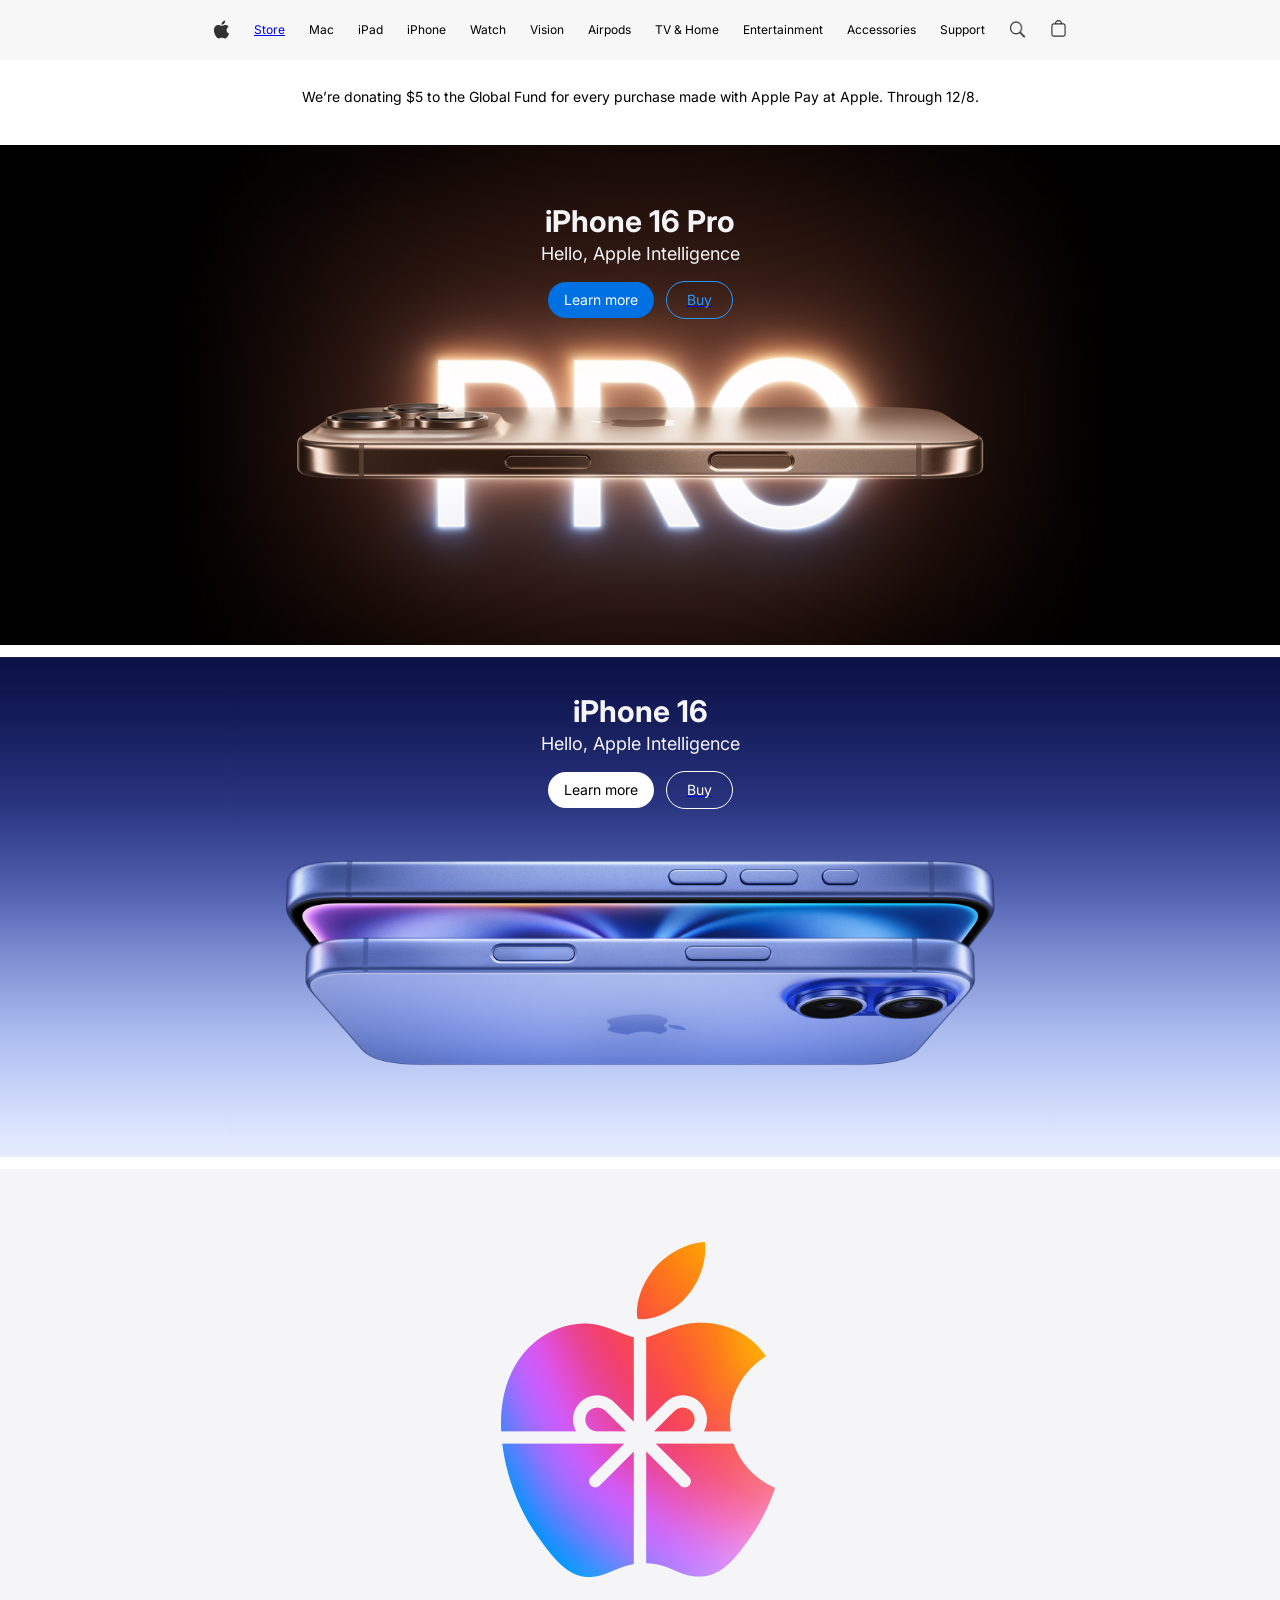
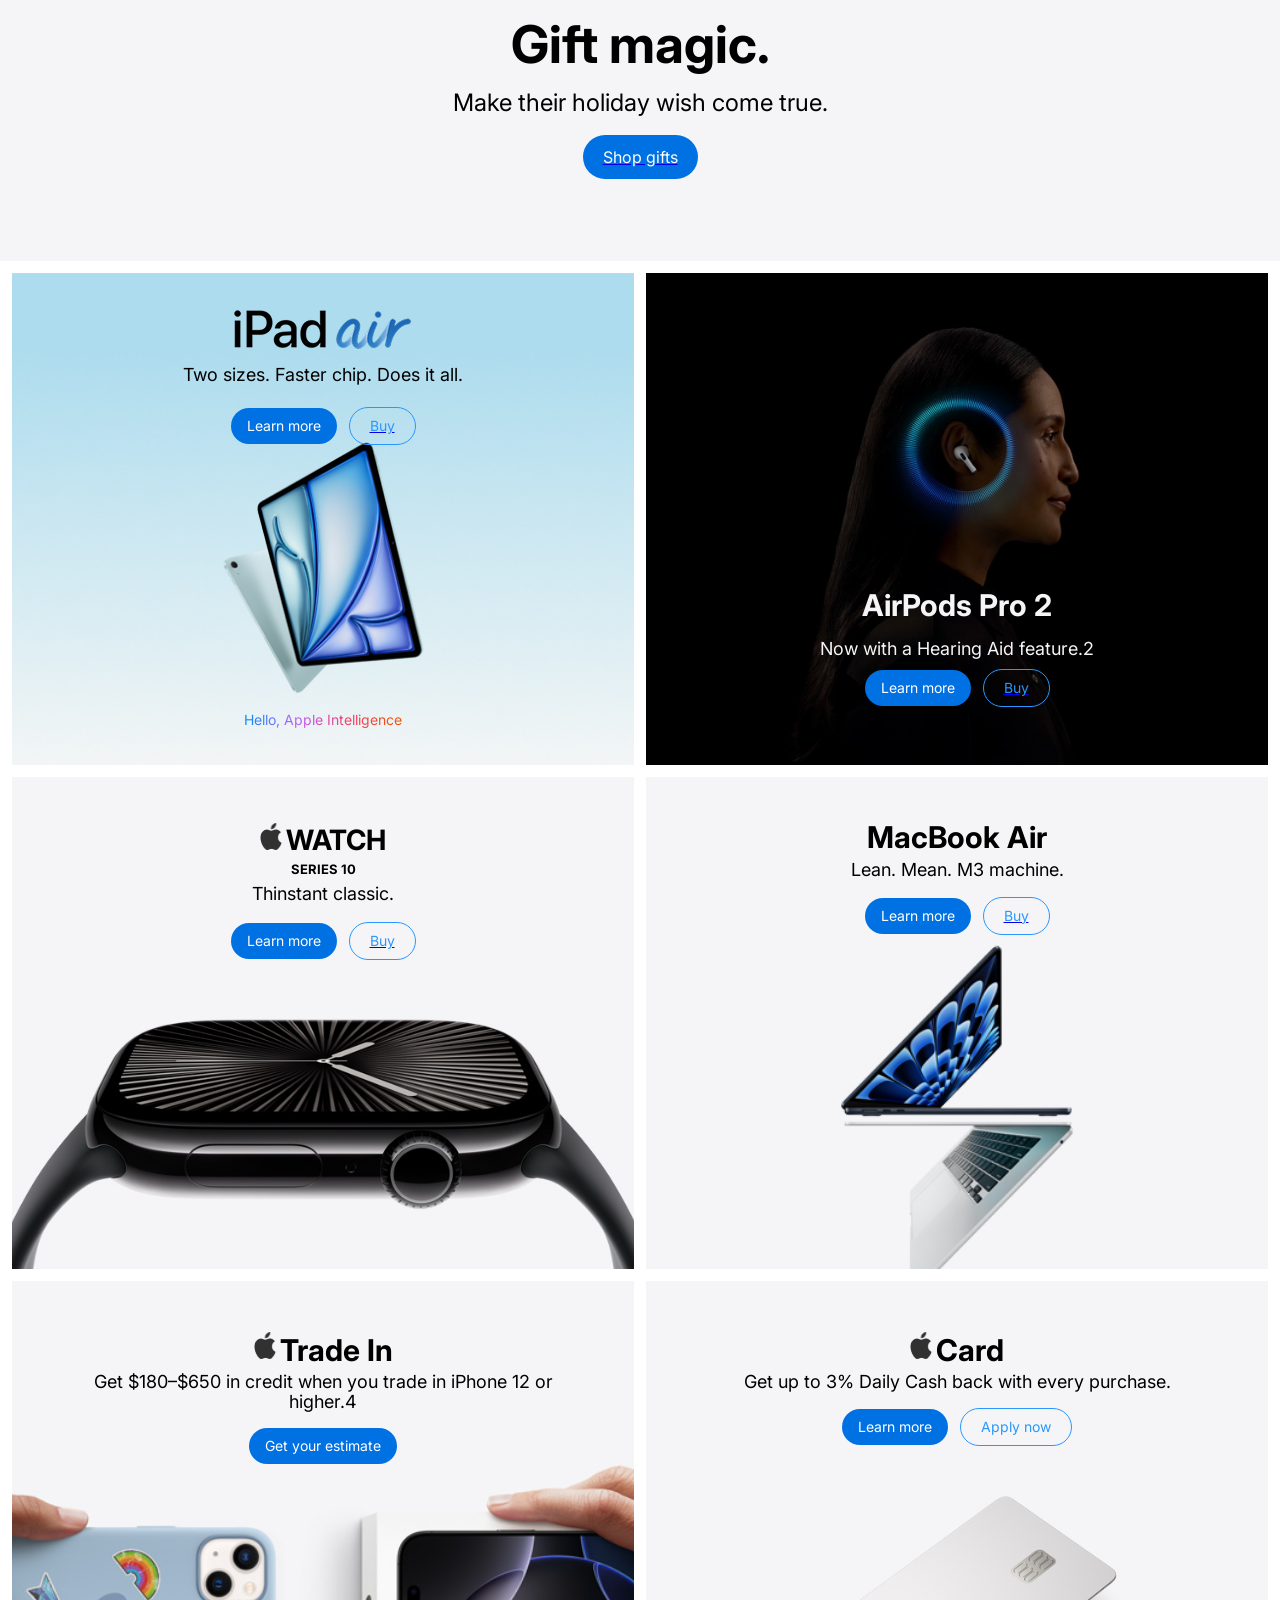
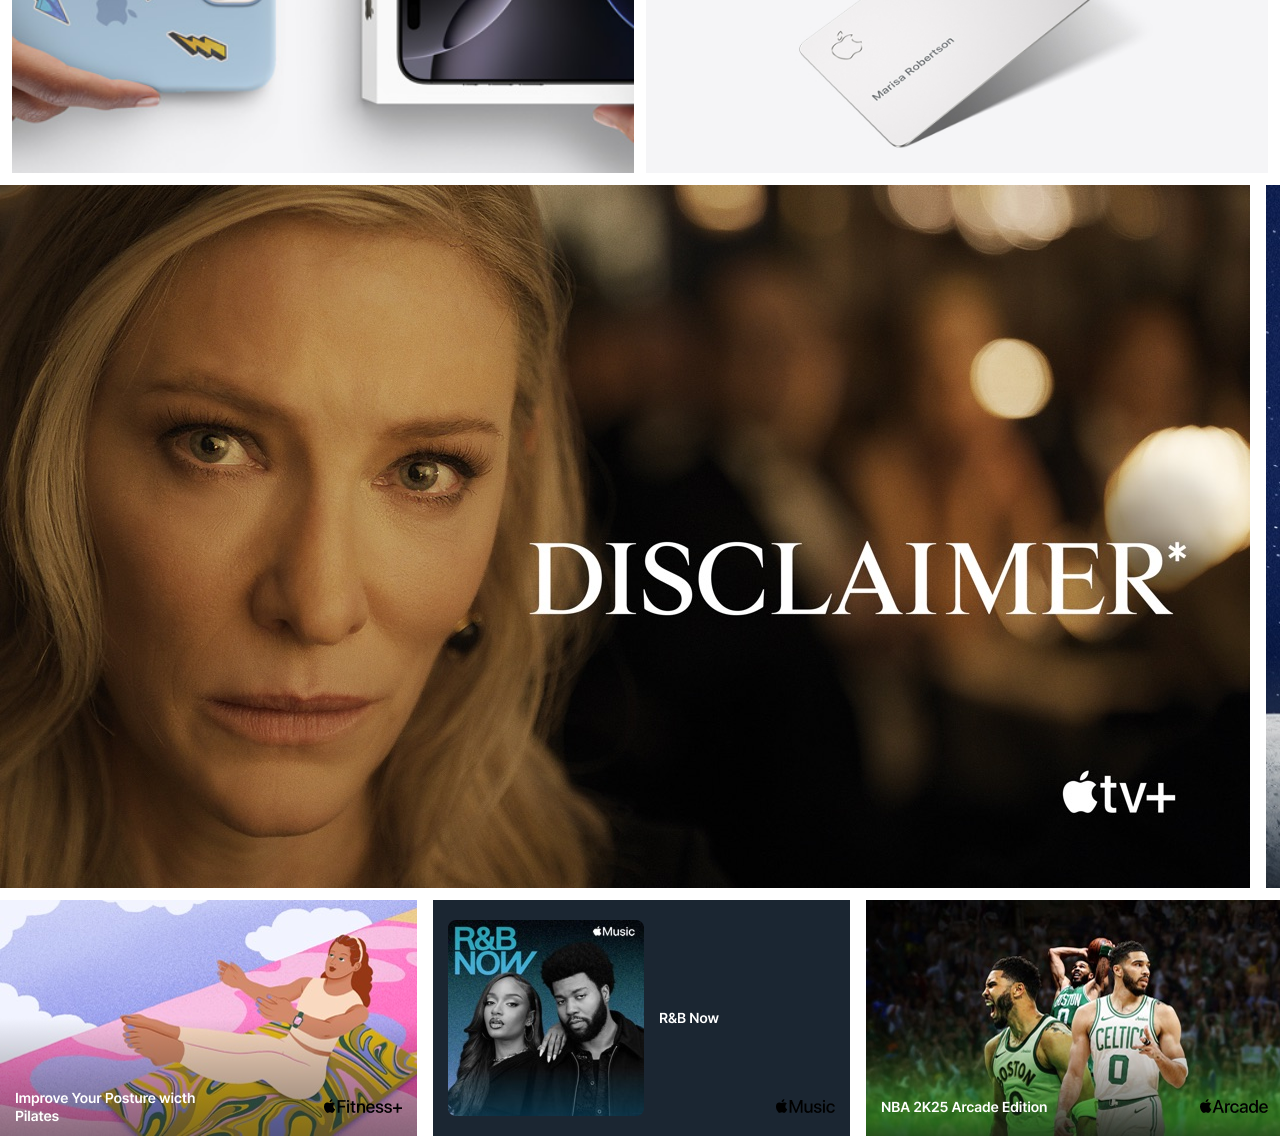
==== commit fba600b7: "holbolt" ====
--- a/mobile.html
+++ b/mobile.html
@@ -36,7 +36,8 @@
       <div class="navigation2">
         <div class="menu2 row">
           <img src="/SVG.svg" alt="" class="icon" />
-          <p class="inter">Store</p>
+          <a href="store.html"><p class="inter">Store</p> </a>
+
           <p class="inter">Mac</p>
           <p class="inter">iPad</p>
           <p class="inter">iPhone</p>
@@ -70,7 +71,9 @@
             <div class="button1 font-general inter center white">
               Learn more
             </div>
-            <div class="button2 font-general inter center">Buy</div>
+            <a href="./store.html">
+              <div class="button2 font-general inter center">Buy</div>
+            </a>
           </div>
         </div>
       </div>
@@ -83,7 +86,9 @@
           </div>
           <div class="buttons">
             <div class="button3 font-general inter center">Learn more</div>
-            <div class="button4 font-general inter center white">Buy</div>
+            <a href="./store.html">
+              <div class="button4 font-general inter center white">Buy</div></a
+            >
           </div>
         </div>
       </div>
@@ -104,7 +109,9 @@
               <div class="button1 font-general inter center white">
                 Learn more
               </div>
-              <div class="button2 font-general inter center">Buy</div>
+              <a href="./store.html">
+                <div class="button2 font-general inter center">Buy</div></a
+              >
             </div>
           </div>
         </div>
@@ -123,7 +130,9 @@
               <div class="button1 font-general inter center white">
                 Learn more
               </div>
-              <div class="button2 font-general inter center">Buy</div>
+              <a href="./store.html"
+                ><div class="button2 font-general inter center">Buy</div></a
+              >
             </div>
           </div>
         </div>
@@ -138,7 +147,9 @@
               <div class="button1 font-general inter center white">
                 Learn more
               </div>
-              <div class="button2 font-general inter center">Buy</div>
+              <a href="./store.html"
+                ><div class="button2 font-general inter center">Buy</div></a
+              >
             </div>
           </div>
         </div>
@@ -234,7 +245,9 @@
               Make their holiday wish come true.
             </div>
           </div>
-          <div class="white inter gift-button">Shop gifts</div>
+          <a href="./store.html"
+            ><div class="white inter gift-button">Shop gifts</div></a
+          >
         </div>
       </div>
       <!--ngoo 6 grid for website  -->
@@ -252,7 +265,9 @@
               <div class="button1 font-general inter center white">
                 Learn more
               </div>
-              <div class="button2 font-general inter center">Buy</div>
+              <a href="./store.html"
+                ><div class="button2 font-general inter center">Buy</div></a
+              >
             </div>
           </div>
           <p class="hello-colorful inter">Hello, Apple Intelligence</p>
@@ -268,7 +283,9 @@
               <div class="button1 font-general inter center white">
                 Learn more
               </div>
-              <div class="button2 font-general inter center">Buy</div>
+              <a href="./store.html"
+                ><div class="button2 font-general inter center">Buy</div></a
+              >
             </div>
           </div>
         </div>
@@ -287,7 +304,9 @@
               <div class="button1 font-general inter center white">
                 Learn more
               </div>
-              <div class="button2 font-general inter center">Buy</div>
+              <a href="./store.html">
+                <div class="button2 font-general inter center">Buy</div></a
+              >
             </div>
           </div>
         </div>
@@ -302,7 +321,9 @@
               <div class="button1 font-general inter center white">
                 Learn more
               </div>
-              <div class="button2 font-general inter center">Buy</div>
+              <a href="./store.html"
+                ><div class="button2 font-general inter center">Buy</div></a
+              >
             </div>
           </div>
         </div>
@@ -327,7 +348,7 @@
         </div>
         <!-- card web -->
         <div class="card">
-          <div class="writing-general center trade-writing">
+          <div class="writing-general trade-writing">
             <div class="bicig black">
               <div class="row black watch-product">
                 <img src="./apple.png" alt="" width="22px" height="27px" />
--- a/mobile.css
+++ b/mobile.css
@@ -590,6 +590,7 @@
   .card {
     background-image: url(./card-web.jpg);
     display: flex;
+    justify-content: center;
     background-position: center;
     background-size: cover;
     width: 100%;
